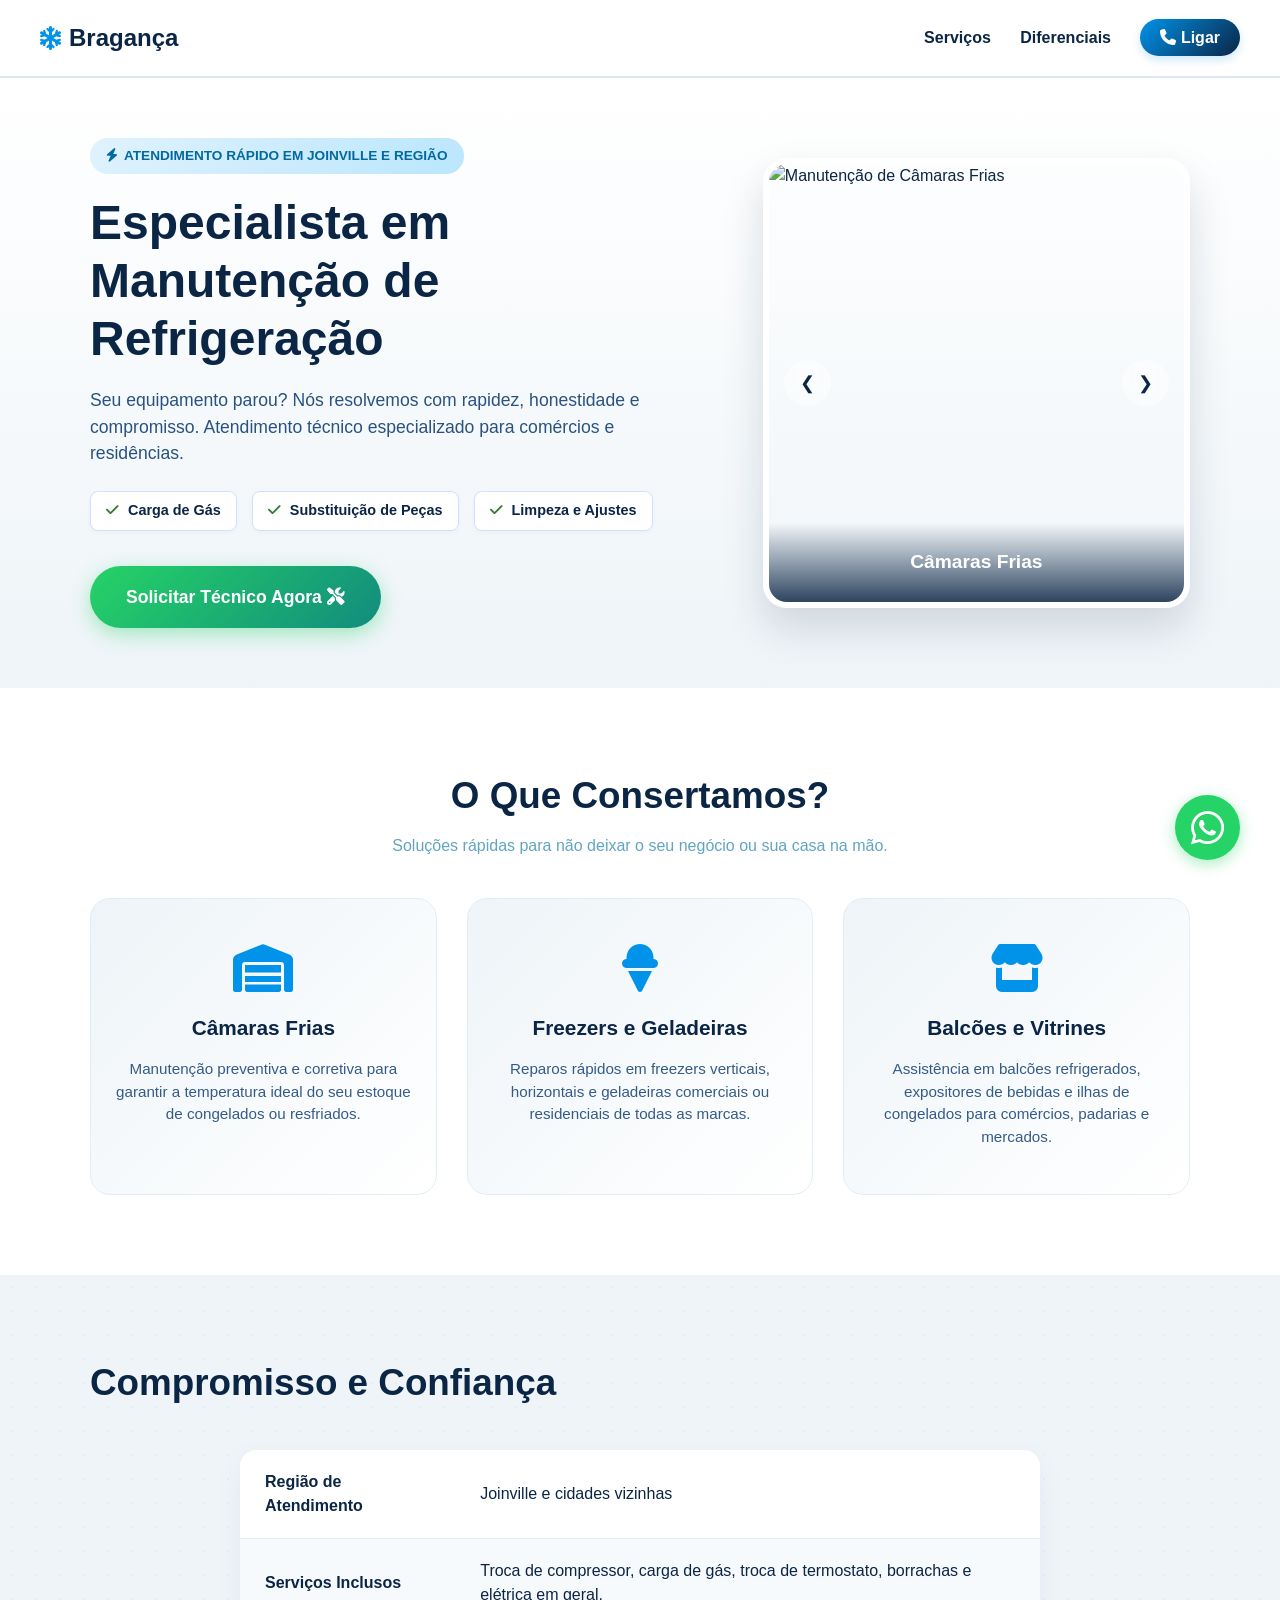
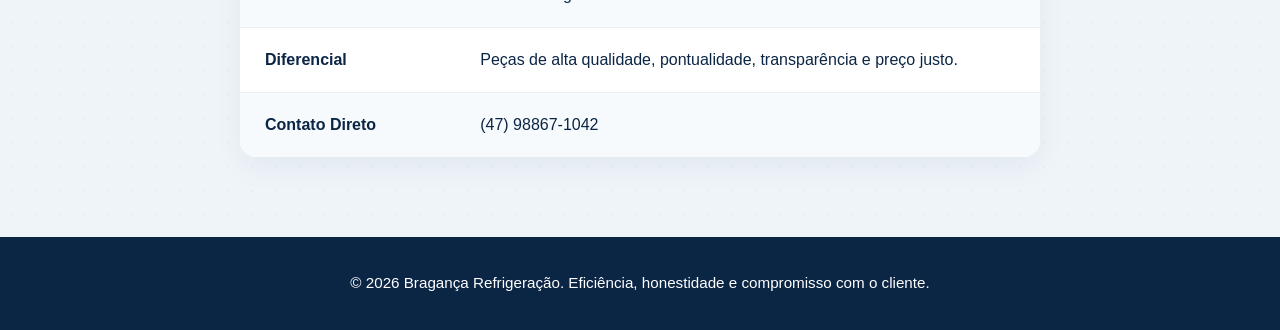
==== index.html @ 43b1d4ac "Consertando Botões" ====
<!DOCTYPE html>
<html lang="pt-BR">
<head>
    <meta charset="UTF-8">
    <meta name="viewport" content="width=device-width, initial-scale=1.0">
    <title>Bragança Refrigeração | Assistência Técnica Especializada</title>
    <link rel="stylesheet" href="style.css">
    <link rel="stylesheet" href="https://cdnjs.cloudflare.com/ajax/libs/font-awesome/6.4.0/css/all.min.css">
</head>
<body>

    <header class="navbar">
        <div class="logo"><i class="fa-solid fa-snowflake icone-gelo"></i> Bragança</div>
        <nav>
            <a href="#servicos">Serviços</a>
            <a href="#sobre">Diferenciais</a>
            <a href="tel:47988671042" class="btn-nav"><i class="fa-solid fa-phone"></i> Ligar</a>
        </nav>
    </header>

    <section class="hero">
        <div class="container hero-container">
            <div class="hero-text">
                <span class="tag"><i class="fa-solid fa-bolt"></i> Atendimento Rápido em Joinville e Região</span>
                <h1>Especialista em Manutenção de Refrigeração</h1>
                <p class="description">Seu equipamento parou? Nós resolvemos com rapidez, honestidade e compromisso. Atendimento técnico especializado para comércios e residências.</p>
                
                <div class="Destaques-lista">
                    <div class="item-destaque"><i class="fa-solid fa-check"></i> Carga de Gás</div>
                    <div class="item-destaque"><i class="fa-solid fa-check"></i> Substituição de Peças</div>
                    <div class="item-destaque"><i class="fa-solid fa-check"></i> Limpeza e Ajustes</div>
                </div>

                <a href="https://wa.me/5547988671042?text=Olá!+Gostaria+de+solicitar+uma+visita+técnica." target="_blank" class="btn-buy" id="comprar">Solicitar Técnico Agora <i class="fa-solid fa-screwdriver-wrench"></i></a>
            </div>
            
            <div class="hero-carousel">
                <div class="carousel-container">
                    <div class="carousel-slide active">
                        <img src="https://images.unsplash.com/photo-1581092921461-eab62e97a780?auto=format&fit=crop&q=80&w=600" alt="Manutenção de Câmaras Frias">
                        <div class="carousel-caption">Câmaras Frias</div>
                    </div>
                    <div class="carousel-slide">
                        <img src="https://images.unsplash.com/photo-1621905251189-08b45d6a269e?auto=format&fit=crop&q=80&w=600" alt="Reparo de Geladeiras Comerciais">
                        <div class="carousel-caption">Geladeiras Comerciais e Freezers</div>
                    </div>
                    <div class="carousel-slide">
                        <img src="https://images.unsplash.com/photo-1584622650111-993a426fbf0a?auto=format&fit=crop&q=80&w=600" alt="Conserto de Balcões Refrigerados">
                        <div class="carousel-caption">Balcões e Ilhas Refrigeradas</div>
                    </div>
                </div>
                <button class="carousel-btn prev" onclick="mudarSlide(-1)">&#10094;</button>
                <button class="carousel-btn next" onclick="mudarSlide(1)">&#10095;</button>
            </div>
        </div>
    </section>

    <section id="servicos" class="features">
        <div class="container">
            <h2>O Que Consertamos?</h2>
            <p style="color: var(--text-light); margin-bottom: 40px; margin-top: -30px;">Soluções rápidas para não deixar o seu negócio ou sua casa na mão.</p>
            <div class="grid-features">
                <div class="feature-card">
                    <i class="fa-solid fa-warehouse"></i>
                    <h3>Câmaras Frias</h3>
                    <p>Manutenção preventiva e corretiva para garantir a temperatura ideal do seu estoque de congelados ou resfriados.</p>
                </div>
                <div class="feature-card">
                    <i class="fa-solid fa-ice-cream"></i>
                    <h3>Freezers e Geladeiras</h3>
                    <p>Reparos rápidos em freezers verticais, horizontais e geladeiras comerciais ou residenciais de todas as marcas.</p>
                </div>
                <div class="feature-card">
                    <i class="fa-solid fa-store"></i>
                    <h3>Balcões e Vitrines</h3>
                    <p>Assistência em balcões refrigerados, expositores de bebidas e ilhas de congelados para comércios, padarias e mercados.</p>
                </div>
            </div>
        </div>
    </section>

    <section id="sobre" class="specs">
        <div class="container">
            <h2>Compromisso e Confiança</h2>
            <table class="specs-table">
                <tr>
                    <td><strong>Região de Atendimento</strong></td>
                    <td>Joinville e cidades vizinhas</td>
                </tr>
                <tr>
                    <td><strong>Serviços Inclusos</strong></td>
                    <td>Troca de compressor, carga de gás, troca de termostato, borrachas e elétrica em geral.</td>
                </tr>
                <tr>
                    <td><strong>Diferencial</strong></td>
                    <td>Peças de alta qualidade, pontualidade, transparência e preço justo.</td>
                </tr>
                <tr>
                    <td><strong>Contato Direto</strong></td>
                    <td>(47) 98867-1042</td>
                </tr>
            </table>
        </div>
    </section>

    <footer>
        <p>&copy; 2026 Bragança Refrigeração. Eficiência, honestidade e compromisso com o cliente.</p>
    </footer>

    <a href="https://wa.me/5547988671042?text=Olá!+Preciso+de+um+técnico+para+um+conserto+urgente." class="whatsapp-float" target="_blank" rel="noopener noreferrer">
        <i class="fa-brands fa-whatsapp"></i>
        <span class="tooltip-text">Problemas com frio? Fale conosco!</span>
    </a>

    <script>
        let slideIndex = 0;
        const slides = document.querySelectorAll('.carousel-slide');

        function mostrarSlide(index) {
            if (index >= slides.length) slideIndex = 0;
            if (index < 0) slideIndex = slides.length - 1;
            
            slides.forEach(slide => slide.classList.remove('active'));
            slides[slideIndex].classList.add('active');
        }

        function mudarSlide(passo) {
            slideIndex += passo;
            mostrarSlide(slideIndex);
        }

        // Troca automática a cada 4 segundos
        setInterval(() => {
            mudarSlide(1);
        }, 4000);
    </script>
</body>
</html>
---- style.css ----
/* --- Configurações Globais --- */
* {
    margin: 0;
    padding: 0;
    box-sizing: border-box;
    font-family: 'Segoe UI', Roboto, Helvetica, Arial, sans-serif;
}

:root {
    --primary-color: #0093e9; /* Azul Gelo Vibrante */
    --secondary-color: #80d0c7; /* Ciano Ártico */
    --dark-ice: #0b2545; /* Azul Escuro Profundo/Frio */
    --text-dark: #134074;
    --text-light: #61a5c2;
    --bg-light: #EEF4F8; /* Branco Nevado */
    --white: #ffffff;
}

html {
    scroll-behavior: smooth;
}

body {
    background-color: var(--white);
    color: var(--dark-ice);
    line-height: 1.5;
}

.container {
    max-width: 1140px;
    margin: 0 auto;
    padding: 0 20px;
}

/* --- Navbar --- */
.navbar {
    display: flex;
    justify-content: space-between;
    align-items: center;
    padding: 20px 40px;
    background-color: rgba(255, 255, 255, 0.85);
    backdrop-filter: blur(12px);
    position: sticky;
    top: 0;
    z-index: 100;
    border-bottom: 2px solid #dce9f4;
}

.navbar .logo {
    font-size: 1.5rem;
    font-weight: 800;
    color: var(--dark-ice);
    display: flex;
    align-items: center;
    gap: 8px;
}

.icone-gelo {
    color: var(--primary-color);
    animation: rodarGelo 10s linear infinite;
}

@keyframes rodarGelo {
    0% { transform: rotate(0deg); }
    100% { transform: rotate(360deg); }
}

.navbar nav a {
    text-decoration: none;
    color: var(--dark-ice);
    margin-left: 25px;
    font-weight: 600;
    transition: color 0.3s;
}

.navbar nav a:hover {
    color: var(--primary-color);
}

.navbar .btn-nav {
    background: linear-gradient(135deg, var(--primary-color), var(--dark-ice));
    color: var(--white) !important;
    padding: 10px 20px;
    border-radius: 20px;
    box-shadow: 0 4px 10px rgba(0, 147, 233, 0.2);
}

/* --- Seção Hero --- */
.hero {
    padding: 60px 0;
    background: linear-gradient(180deg, var(--white) 0%, var(--bg-light) 100%);
}

.hero-container {
    display: flex;
    align-items: center;
    justify-content: space-between;
    gap: 50px;
}

.hero-text {
    flex: 1.2;
}

.tag {
    background: linear-gradient(135deg, #e0f2fe, #bae6fd);
    color: #0369a1;
    padding: 8px 16px;
    border-radius: 20px;
    font-size: 0.85rem;
    font-weight: 700;
    text-transform: uppercase;
    display: inline-flex;
    align-items: center;
    gap: 6px;
}

.hero-text h1 {
    font-size: 3rem;
    line-height: 1.2;
    margin: 20px 0;
    font-weight: 800;
    color: var(--dark-ice);
}

.description {
    color: var(--text-dark);
    font-size: 1.1rem;
    margin-bottom: 25px;
    opacity: 0.9;
}

.Destaques-lista {
    display: flex;
    gap: 15px;
    margin-bottom: 35px;
    flex-wrap: wrap;
}

.item-destaque {
    background-color: var(--white);
    padding: 8px 15px;
    border-radius: 8px;
    font-weight: 600;
    font-size: 0.9rem;
    border: 1px solid #d0e1fd;
    box-shadow: 0 2px 5px rgba(0,0,0,0.03);
}

.item-destaque i {
    color: #2e7d32;
    margin-right: 5px;
}

.btn-buy {
    display: inline-block;
    text-decoration: none;
    background: linear-gradient(135deg, #25d366, #128c7e);
    color: var(--white);
    border: none;
    padding: 18px 36px;
    font-size: 1.1rem;
    font-weight: 700;
    border-radius: 35px;
    cursor: pointer;
    transition: transform 0.2s, box-shadow 0.3s;
    box-shadow: 0 6px 20px rgba(37, 211, 102, 0.4);
}

.btn-buy:hover {
    transform: translateY(-3px);
    box-shadow: 0 8px 25px rgba(37, 211, 102, 0.5);
}

/* --- Carrossel de Imagens --- */
.hero-carousel {
    flex: 0.8;
    position: relative;
    width: 100%;
    max-width: 450px;
    height: 450px;
    border-radius: 24px;
    overflow: hidden;
    box-shadow: 0 20px 40px rgba(11, 37, 69, 0.15);
    border: 6px solid var(--white);
}

.carousel-container {
    position: relative;
    width: 100%;
    height: 100%;
}

.carousel-slide {
    position: absolute;
    top: 0;
    left: 0;
    width: 100%;
    height: 100%;
    opacity: 0;
    transition: opacity 0.6s ease-in-out;
    display: flex;
    align-items: center;
    justify-content: center;
}

.carousel-slide.active {
    opacity: 1;
    position: relative;
}

.carousel-slide img {
    width: 100%;
    height: 100%;
    object-fit: cover;
}

.carousel-caption {
    position: absolute;
    bottom: 0;
    left: 0;
    right: 0;
    background: linear-gradient(transparent, rgba(11, 37, 69, 0.85));
    color: var(--white);
    padding: 25px 20px;
    font-size: 1.2rem;
    font-weight: 700;
    text-align: center;
}

.carousel-btn {
    position: absolute;
    top: 50%;
    transform: translateY(-50%);
    background-color: rgba(255, 255, 255, 0.4);
    backdrop-filter: blur(5px);
    border: none;
    color: var(--dark-ice);
    font-size: 18px;
    padding: 12px 16px;
    cursor: pointer;
    border-radius: 50%;
    transition: background-color 0.3s;
    z-index: 10;
}

.carousel-btn:hover {
    background-color: rgba(255, 255, 255, 0.8);
}

.carousel-btn.prev { left: 15px; }
.carousel-btn.next { right: 15px; }

/* --- Características / Serviços --- */
.features {
    padding: 80px 0;
    text-align: center;
    background: var(--white);
}

.features h2, .specs h2 {
    font-size: 2.3rem;
    margin-bottom: 40px;
    font-weight: 800;
    color: var(--dark-ice);
}

.grid-features {
    display: grid;
    grid-template-columns: repeat(auto-fit, minmax(280px, 1fr));
    gap: 30px;
}

.feature-card {
    padding: 45px 25px;
    background: linear-gradient(135deg, var(--bg-light), #ffffff);
    border-radius: 20px;
    border: 1px solid #e1eef6;
    transition: transform 0.3s, box-shadow 0.3s;
}

.feature-card:hover {
    transform: translateY(-8px);
    box-shadow: 0 15px 30px rgba(0, 147, 233, 0.08);
}

.feature-card i {
    font-size: 3rem;
    color: var(--primary-color);
    margin-bottom: 20px;
}

.feature-card h3 {
    margin-bottom: 15px;
    font-size: 1.3rem;
    color: var(--dark-ice);
}

.feature-card p {
    color: var(--text-dark);
    font-size: 0.95rem;
    opacity: 0.85;
}

/* --- Área de Dados / Tabela --- */
.specs {
    padding: 80px 0;
    background-color: var(--bg-light);
    background-image: radial-gradient(rgba(0, 147, 233, 0.05) 1px, transparent 0);
    background-size: 24px 24px;
}

.specs-table {
    width: 100%;
    max-width: 800px;
    margin: 0 auto;
    border-collapse: collapse;
    background: var(--white);
    border-radius: 16px;
    overflow: hidden;
    box-shadow: 0 10px 30px rgba(11, 37, 69, 0.05);
}

.specs-table td {
    padding: 20px 25px;
    border-bottom: 1px solid #e6eff5;
    color: var(--dark-ice);
}

.specs-table tr:last-child td {
    border-bottom: none;
}

.specs-table tr:nth-child(even) {
    background-color: #f7fafc;
}

/* --- Rodapé --- */
footer {
    background-color: var(--dark-ice);
    color: var(--white);
    text-align: center;
    padding: 35px 20px;
    font-size: 0.95rem;
    font-weight: 500;
}

/* --- WhatsApp Botão Flutuante --- */
.whatsapp-float {
    position: fixed;
    width: 65px;
    height: 65px;
    bottom: 40px;
    right: 40px;
    background-color: #25d366;
    color: #fff;
    border-radius: 50px;
    text-align: center;
    font-size: 38px;
    box-shadow: 0 4px 15px rgba(37, 211, 102, 0.4);
    z-index: 1000;
    display: flex;
    align-items: center;
    justify-content: center;
    text-decoration: none;
    transition: transform 0.3s, background-color 0.3s;
}

.whatsapp-float:hover {
    transform: scale(1.1) rotate(10deg);
    background-color: #128c7e;
}

.whatsapp-float .tooltip-text {
    visibility: hidden;
    width: 200px;
    background-color: var(--dark-ice);
    color: #fff;
    text-align: center;
    border-radius: 8px;
    padding: 10px;
    position: absolute;
    z-index: 1;
    right: 80px;
    font-size: 0.85rem;
    font-weight: 600;
    opacity: 0;
    transition: opacity 0.3s;
    box-shadow: 0 4px 10px rgba(0,0,0,0.15);
}

.whatsapp-float .tooltip-text::after {
    content: "";
    position: absolute;
    top: 50%;
    left: 100%;
    margin-top: -5px;
    border-width: 5px;
    border-style: solid;
    border-color: transparent transparent transparent var(--dark-ice);
}

.whatsapp-float:hover .tooltip-text {
    visibility: visible;
    opacity: 1;
}

/* --- Responsividade (Celular e Tablets) --- */
@media (max-width: 968px) {
    .hero-container {
        flex-direction: column;
        text-align: center;
        gap: 35px;
    }

    .hero-text h1 {
        font-size: 2.3rem;
    }

    .Destaques-lista {
        justify-content: center;
    }

    .hero-carousel {
        max-width: 100%;
        height: 350px;
    }
}

/* --- Ajuste de Responsividade Limpo para Celular --- */
@media (max-width: 768px) {
    .navbar {
        padding: 15px 10px;
        flex-direction: row; /* Mantém logo e menu na mesma linha horizontal */
        justify-content: space-between;
        gap: 5px;
    }

    .navbar .logo {
        font-size: 1.1rem;
        font-weight: 700;
    }

    .navbar nav {
        display: flex;
        align-items: center;
        gap: 6px; /* Espaçamento ideal para telas pequenas */
    }

    /* Links de navegação compactos */
    .navbar nav a:not(.btn-nav) {
        display: inline-block;
        margin-left: 0;
        font-size: 0.75rem;
        padding: 6px 8px;
        background-color: #f0f4f8;
        border-radius: 6px;
        color: var(--dark-ice);
        text-decoration: none;
    }

    /* Botão de Chamada Telefônica em Destaque */
    .navbar .btn-nav {
        padding: 6px 12px;
        font-size: 0.75rem;
        border-radius: 6px;
        white-space: nowrap;
        background: linear-gradient(135deg, var(--primary-color), var(--dark-ice));
        color: var(--white) !important;
    }

    /* Otimização do Espaço do Carrossel no Mobile */
    .hero-carousel {
        max-width: 100%;
        height: 300px;
    }

    /* Ajuste fino do botão flutuante do WhatsApp */
    .whatsapp-float {
        width: 50px;
        height: 50px;
        bottom: 20px;
        right: 20px;
        font-size: 28px;
    }
    
    .whatsapp-float .tooltip-text {
        display: none;
    }
}
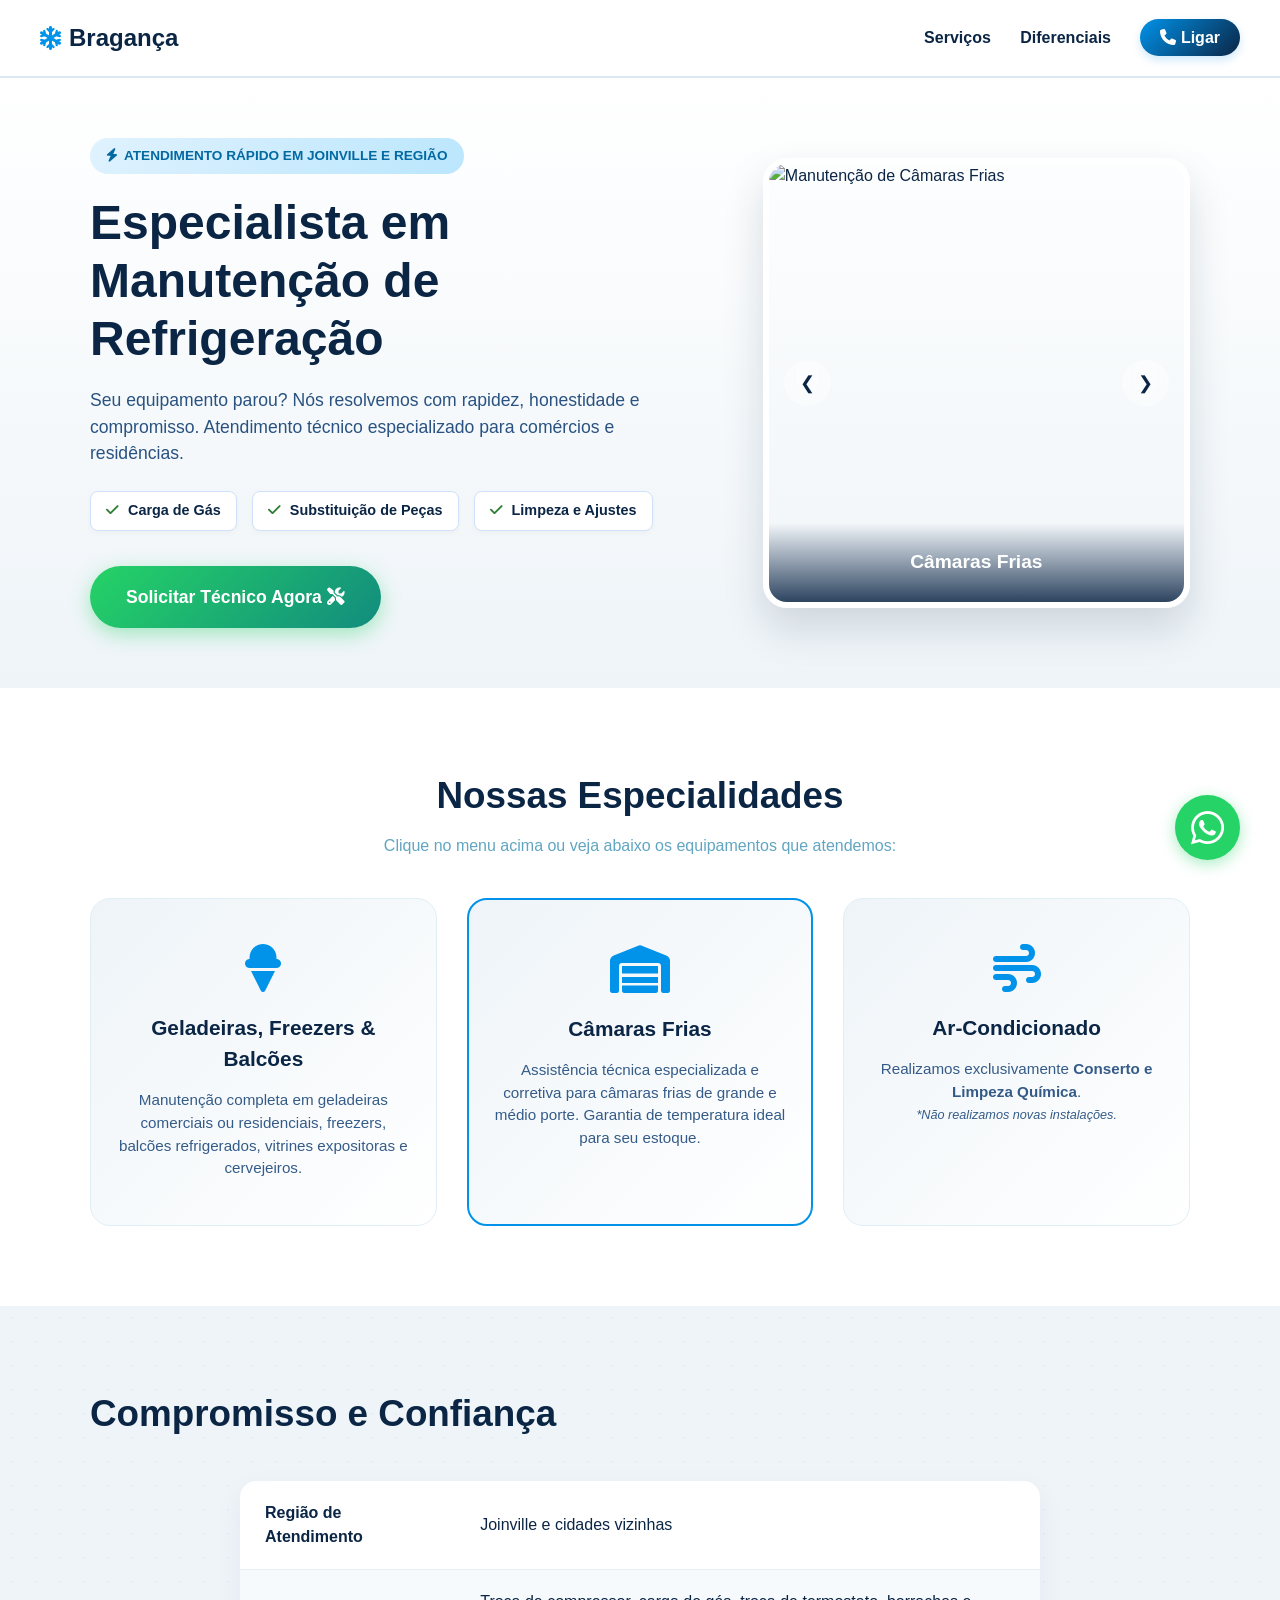
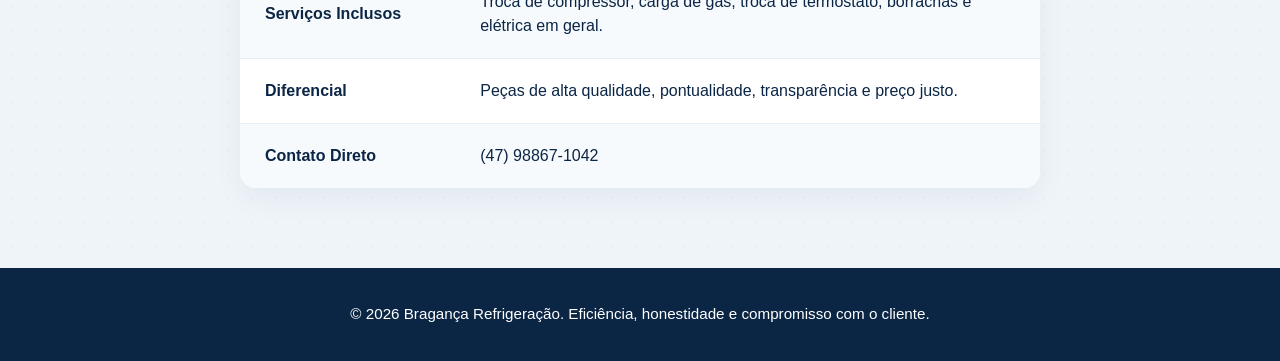
==== commit 5db6444a: "Consertando imagens" ====
--- a/index.html
+++ b/index.html
@@ -57,23 +57,26 @@
 
     <section id="servicos" class="features">
         <div class="container">
-            <h2>O Que Consertamos?</h2>
-            <p style="color: var(--text-light); margin-bottom: 40px; margin-top: -30px;">Soluções rápidas para não deixar o seu negócio ou sua casa na mão.</p>
+            <h2>Nossas Especialidades</h2>
+            <p style="color: var(--text-light); margin-bottom: 40px; margin-top: -30px;">Clique no menu acima ou veja abaixo os equipamentos que atendemos:</p>
+            
             <div class="grid-features">
-                <div class="feature-card">
+                <div class="feature-card" id="geladeiras">
+                    <i class="fa-solid fa-ice-cream"></i>
+                    <h3>Geladeiras, Freezers & Balcões</h3>
+                    <p>Manutenção completa em geladeiras comerciais ou residenciais, freezers, balcões refrigerados, vitrines expositoras e cervejeiros.</p>
+                </div>
+
+                <div class="feature-card" id="camaras" style="border: 2px solid var(--primary-color);">
                     <i class="fa-solid fa-warehouse"></i>
                     <h3>Câmaras Frias</h3>
-                    <p>Manutenção preventiva e corretiva para garantir a temperatura ideal do seu estoque de congelados ou resfriados.</p>
+                    <p>Assistência técnica especializada e corretiva para câmaras frias de grande e médio porte. Garantia de temperatura ideal para seu estoque.</p>
                 </div>
-                <div class="feature-card">
-                    <i class="fa-solid fa-ice-cream"></i>
-                    <h3>Freezers e Geladeiras</h3>
-                    <p>Reparos rápidos em freezers verticais, horizontais e geladeiras comerciais ou residenciais de todas as marcas.</p>
-                </div>
-                <div class="feature-card">
-                    <i class="fa-solid fa-store"></i>
-                    <h3>Balcões e Vitrines</h3>
-                    <p>Assistência em balcões refrigerados, expositores de bebidas e ilhas de congelados para comércios, padarias e mercados.</p>
+
+                <div class="feature-card" id="Climatizacao">
+                    <i class="fa-solid fa-wind"></i>
+                    <h3>Ar-Condicionado</h3>
+                    <p>Realizamos exclusivamente <strong>Conserto e Limpeza Química</strong>. <br><small><em>*Não realizamos novas instalações.</em></small></p>
                 </div>
             </div>
         </div>
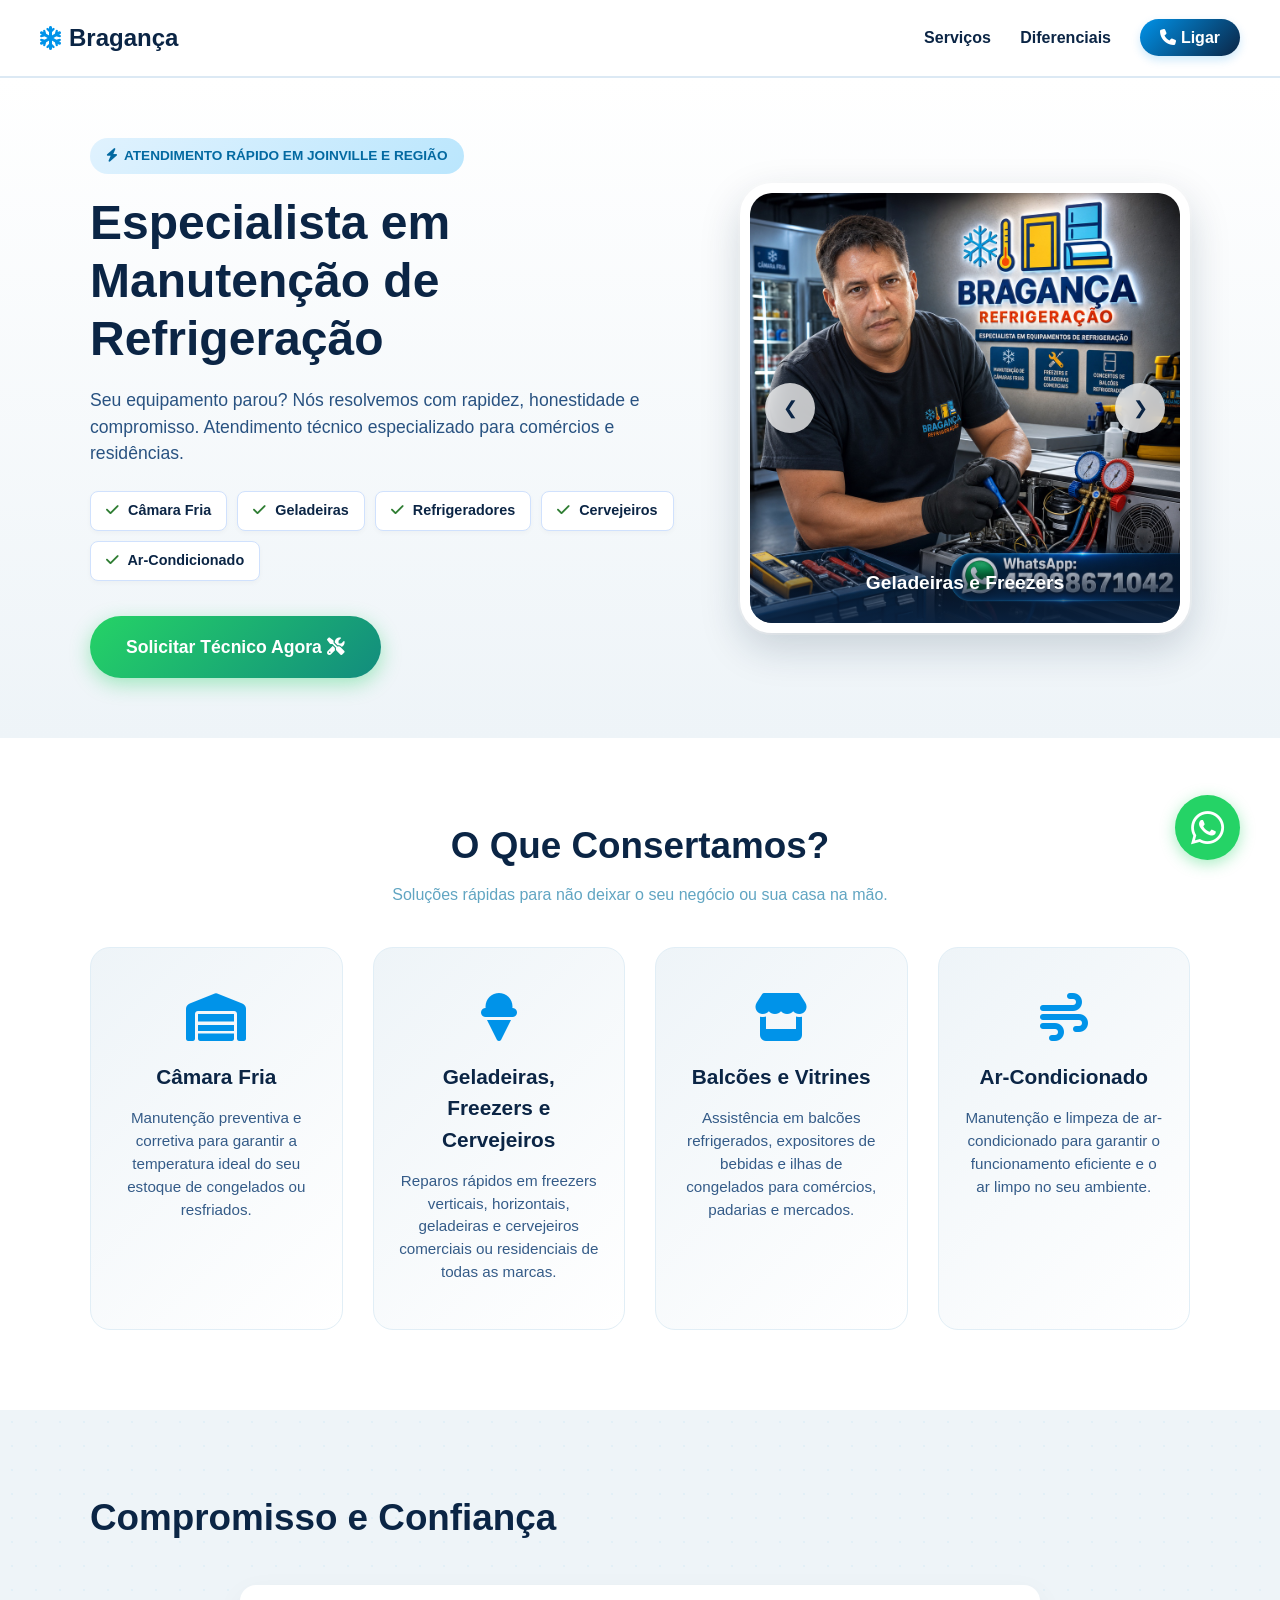
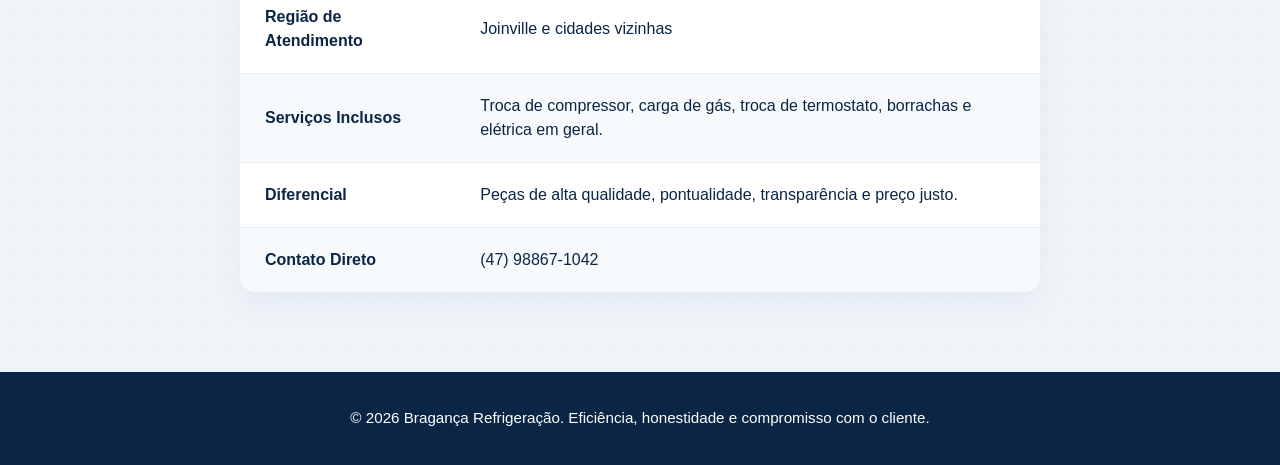
==== commit 72e626f4: "Finalização prenntiva" ====
--- a/index.html
+++ b/index.html
@@ -24,29 +24,31 @@
                 <span class="tag"><i class="fa-solid fa-bolt"></i> Atendimento Rápido em Joinville e Região</span>
                 <h1>Especialista em Manutenção de Refrigeração</h1>
                 <p class="description">Seu equipamento parou? Nós resolvemos com rapidez, honestidade e compromisso. Atendimento técnico especializado para comércios e residências.</p>
-                
+
                 <div class="Destaques-lista">
-                    <div class="item-destaque"><i class="fa-solid fa-check"></i> Carga de Gás</div>
-                    <div class="item-destaque"><i class="fa-solid fa-check"></i> Substituição de Peças</div>
-                    <div class="item-destaque"><i class="fa-solid fa-check"></i> Limpeza e Ajustes</div>
+                    <div class="item-destaque"><i class="fa-solid fa-check"></i> Câmara Fria</div>
+                    <div class="item-destaque"><i class="fa-solid fa-check"></i> Geladeiras</div>
+                    <div class="item-destaque"><i class="fa-solid fa-check"></i> Refrigeradores</div>
+                    <div class="item-destaque"><i class="fa-solid fa-check"></i> Cervejeiros</div>
+                    <div class="item-destaque"><i class="fa-solid fa-check"></i> Ar-Condicionado</div>
                 </div>
 
                 <a href="https://wa.me/5547988671042?text=Olá!+Gostaria+de+solicitar+uma+visita+técnica." target="_blank" class="btn-buy" id="comprar">Solicitar Técnico Agora <i class="fa-solid fa-screwdriver-wrench"></i></a>
             </div>
-            
+
             <div class="hero-carousel">
                 <div class="carousel-container">
                     <div class="carousel-slide active">
-                        <img src="https://images.unsplash.com/photo-1581092921461-eab62e97a780?auto=format&fit=crop&q=80&w=600" alt="Manutenção de Câmaras Frias">
-                        <div class="carousel-caption">Câmaras Frias</div>
+                        <img src="WhatsApp Image 2026-05-25 at 09.32.49.jpeg" alt="Manutenção de Câmaras Frias">
+                        <div class="carousel-caption">Geladeiras e Freezers</div>
                     </div>
                     <div class="carousel-slide">
-                        <img src="https://images.unsplash.com/photo-1621905251189-08b45d6a269e?auto=format&fit=crop&q=80&w=600" alt="Reparo de Geladeiras Comerciais">
-                        <div class="carousel-caption">Geladeiras Comerciais e Freezers</div>
+                        <img src="rs=w_1240,h_620,cg_true.webp" alt="Reparo de Geladeiras Comerciais">
+                        <div class="carousel-caption">Conserto de ar Ar Condicionado</div>
                     </div>
                     <div class="carousel-slide">
-                        <img src="https://images.unsplash.com/photo-1584622650111-993a426fbf0a?auto=format&fit=crop&q=80&w=600" alt="Conserto de Balcões Refrigerados">
-                        <div class="carousel-caption">Balcões e Ilhas Refrigeradas</div>
+                        <img src="Camera fria.png" alt="Conserto de Balcões Refrigerados">
+                        <div class="carousel-caption">Câmaras Frias ,Balcões e Ilhas Refrigeradas</div>
                     </div>
                 </div>
                 <button class="carousel-btn prev" onclick="mudarSlide(-1)">&#10094;</button>
@@ -57,27 +59,34 @@
 
     <section id="servicos" class="features">
         <div class="container">
-            <h2>Nossas Especialidades</h2>
-            <p style="color: var(--text-light); margin-bottom: 40px; margin-top: -30px;">Clique no menu acima ou veja abaixo os equipamentos que atendemos:</p>
-            
+            <h2>O Que Consertamos?</h2>
+            <p style="color: var(--text-light); margin-bottom: 40px; margin-top: -30px;">Soluções rápidas para não deixar o seu negócio ou sua casa na mão.</p>
             <div class="grid-features">
-                <div class="feature-card" id="geladeiras">
-                    <i class="fa-solid fa-ice-cream"></i>
-                    <h3>Geladeiras, Freezers & Balcões</h3>
-                    <p>Manutenção completa em geladeiras comerciais ou residenciais, freezers, balcões refrigerados, vitrines expositoras e cervejeiros.</p>
+
+                <div class="feature-card">
+                    <i class="fa-solid fa-warehouse"></i>
+                    <h3>Câmara Fria</h3>
+                    <p>Manutenção preventiva e corretiva para garantir a temperatura ideal do seu estoque de congelados ou resfriados.</p>
                 </div>
 
-                <div class="feature-card" id="camaras" style="border: 2px solid var(--primary-color);">
-                    <i class="fa-solid fa-warehouse"></i>
-                    <h3>Câmaras Frias</h3>
-                    <p>Assistência técnica especializada e corretiva para câmaras frias de grande e médio porte. Garantia de temperatura ideal para seu estoque.</p>
+                <div class="feature-card">
+                    <i class="fa-solid fa-ice-cream"></i>
+                    <h3>Geladeiras, Freezers e Cervejeiros</h3>
+                    <p>Reparos rápidos em freezers verticais, horizontais, geladeiras e cervejeiros comerciais ou residenciais de todas as marcas.</p>
                 </div>
 
-                <div class="feature-card" id="Climatizacao">
+                <div class="feature-card">
+                    <i class="fa-solid fa-store"></i>
+                    <h3>Balcões e Vitrines</h3>
+                    <p>Assistência em balcões refrigerados, expositores de bebidas e ilhas de congelados para comércios, padarias e mercados.</p>
+                </div>
+
+                <div class="feature-card">
                     <i class="fa-solid fa-wind"></i>
                     <h3>Ar-Condicionado</h3>
-                    <p>Realizamos exclusivamente <strong>Conserto e Limpeza Química</strong>. <br><small><em>*Não realizamos novas instalações.</em></small></p>
+                    <p>Manutenção e limpeza de ar-condicionado para garantir o funcionamento eficiente e o ar limpo no seu ambiente.</p>
                 </div>
+
             </div>
         </div>
     </section>
@@ -118,11 +127,11 @@
     <script>
         let slideIndex = 0;
         const slides = document.querySelectorAll('.carousel-slide');
+        let autoplay;
 
         function mostrarSlide(index) {
             if (index >= slides.length) slideIndex = 0;
             if (index < 0) slideIndex = slides.length - 1;
-            
             slides.forEach(slide => slide.classList.remove('active'));
             slides[slideIndex].classList.add('active');
         }
@@ -130,12 +139,13 @@
         function mudarSlide(passo) {
             slideIndex += passo;
             mostrarSlide(slideIndex);
+            // Reinicia o timer ao clicar, evitando pular dois slides seguidos
+            clearInterval(autoplay);
+            autoplay = setInterval(() => { mudarSlide(1); }, 4000);
         }
 
-        // Troca automática a cada 4 segundos
-        setInterval(() => {
-            mudarSlide(1);
-        }, 4000);
+        autoplay = setInterval(() => { mudarSlide(1); }, 4000);
     </script>
+
 </body>
 </html>
--- a/style.css
+++ b/style.css
@@ -7,18 +7,16 @@
 }
 
 :root {
-    --primary-color: #0093e9; /* Azul Gelo Vibrante */
-    --secondary-color: #80d0c7; /* Ciano Ártico */
-    --dark-ice: #0b2545; /* Azul Escuro Profundo/Frio */
+    --primary-color: #0093e9;
+    --secondary-color: #80d0c7;
+    --dark-ice: #0b2545;
     --text-dark: #134074;
     --text-light: #61a5c2;
-    --bg-light: #EEF4F8; /* Branco Nevado */
+    --bg-light: #EEF4F8;
     --white: #ffffff;
 }
 
-html {
-    scroll-behavior: smooth;
-}
+html { scroll-behavior: smooth; }
 
 body {
     background-color: var(--white);
@@ -42,7 +40,7 @@
     backdrop-filter: blur(12px);
     position: sticky;
     top: 0;
-    z-index: 100;
+    z-index: 100; /* navbar sempre na frente */
     border-bottom: 2px solid #dce9f4;
 }
 
@@ -73,9 +71,7 @@
     transition: color 0.3s;
 }
 
-.navbar nav a:hover {
-    color: var(--primary-color);
-}
+.navbar nav a:hover { color: var(--primary-color); }
 
 .navbar .btn-nav {
     background: linear-gradient(135deg, var(--primary-color), var(--dark-ice));
@@ -98,9 +94,7 @@
     gap: 50px;
 }
 
-.hero-text {
-    flex: 1.2;
-}
+.hero-text { flex: 1.2; }
 
 .tag {
     background: linear-gradient(135deg, #e0f2fe, #bae6fd);
@@ -132,7 +126,7 @@
 
 .Destaques-lista {
     display: flex;
-    gap: 15px;
+    gap: 10px;
     margin-bottom: 35px;
     flex-wrap: wrap;
 }
@@ -173,16 +167,25 @@
 }
 
 /* --- Carrossel de Imagens --- */
+/* --- CARROSSEL DE IMAGENS --- */
+
 .hero-carousel {
-    flex: 0.8;
     position: relative;
     width: 100%;
-    max-width: 450px;
+    max-width: 520px;
     height: 450px;
-    border-radius: 24px;
+    margin: 0 auto;
+
+    /* visual premium */
+    border-radius: 32px;
+    border: 10px solid #ffffff;
+
     overflow: hidden;
-    box-shadow: 0 20px 40px rgba(11, 37, 69, 0.15);
-    border: 6px solid var(--white);
+    background: #ffffff;
+
+    box-shadow:
+        0 15px 40px rgba(11, 37, 69, 0.18),
+        0 0 0 2px rgba(255,255,255,0.7);
 }
 
 .carousel-container {
@@ -193,26 +196,23 @@
 
 .carousel-slide {
     position: absolute;
-    top: 0;
-    left: 0;
-    width: 100%;
-    height: 100%;
+    inset: 0;
     opacity: 0;
-    transition: opacity 0.6s ease-in-out;
-    display: flex;
-    align-items: center;
-    justify-content: center;
+    transition: opacity 0.5s ease;
 }
 
 .carousel-slide.active {
     opacity: 1;
-    position: relative;
+    z-index: 1;
 }
 
 .carousel-slide img {
     width: 100%;
     height: 100%;
     object-fit: cover;
+
+    /* borda interna */
+    border-radius: 20px;
 }
 
 .carousel-caption {
@@ -220,36 +220,113 @@
     bottom: 0;
     left: 0;
     right: 0;
-    background: linear-gradient(transparent, rgba(11, 37, 69, 0.85));
+
+    background: linear-gradient(
+        transparent,
+        rgba(11, 37, 69, 0.88)
+    );
+
     color: var(--white);
     padding: 25px 20px;
+
     font-size: 1.2rem;
     font-weight: 700;
     text-align: center;
+
+    z-index: 3;
 }
 
 .carousel-btn {
     position: absolute;
     top: 50%;
     transform: translateY(-50%);
-    background-color: rgba(255, 255, 255, 0.4);
-    backdrop-filter: blur(5px);
+
+    background: rgba(255,255,255,0.75);
+    backdrop-filter: blur(8px);
+
     border: none;
     color: var(--dark-ice);
+
+    width: 50px;
+    height: 50px;
+
+    border-radius: 50%;
+
     font-size: 18px;
-    padding: 12px 16px;
     cursor: pointer;
-    border-radius: 50%;
-    transition: background-color 0.3s;
-    z-index: 10;
+
+    transition: 0.3s;
+    z-index: 5;
 }
 
 .carousel-btn:hover {
-    background-color: rgba(255, 255, 255, 0.8);
-}
-
-.carousel-btn.prev { left: 15px; }
-.carousel-btn.next { right: 15px; }
+    background: rgba(255,255,255,0.95);
+    transform: translateY(-50%) scale(1.08);
+}
+
+.carousel-btn.prev {
+    left: 15px;
+}
+
+.carousel-btn.next {
+    right: 15px;
+}
+
+/* --- RESPONSIVIDADE --- */
+
+@media (max-width: 968px) {
+
+    .hero-container {
+        flex-direction: column;
+        text-align: center;
+        gap: 35px;
+    }
+
+    .hero-text h1 {
+        font-size: 2.3rem;
+    }
+
+    .Destaques-lista {
+        justify-content: center;
+    }
+
+    .hero-carousel {
+        max-width: 100%;
+        height: 350px;
+    }
+}
+
+@media (max-width: 768px) {
+
+    .hero-carousel {
+
+        width: 100%;
+        max-width: 100%;
+        height: 260px;
+
+        border-radius: 24px;
+        border: 6px solid #ffffff;
+
+        box-shadow:
+            0 10px 25px rgba(11, 37, 69, 0.15),
+            0 0 0 2px rgba(255,255,255,0.6);
+    }
+
+    .carousel-slide img {
+        border-radius: 16px;
+    }
+
+    .carousel-caption {
+        font-size: 1rem;
+        padding: 18px 12px;
+    }
+
+    .carousel-btn {
+        width: 42px;
+        height: 42px;
+        font-size: 15px;
+    }
+}
 
 /* --- Características / Serviços --- */
 .features {
@@ -267,7 +344,7 @@
 
 .grid-features {
     display: grid;
-    grid-template-columns: repeat(auto-fit, minmax(280px, 1fr));
+    grid-template-columns: repeat(auto-fit, minmax(250px, 1fr));
     gap: 30px;
 }
 
@@ -302,7 +379,7 @@
     opacity: 0.85;
 }
 
-/* --- Área de Dados / Tabela --- */
+/* --- Tabela de Diferenciais --- */
 .specs {
     padding: 80px 0;
     background-color: var(--bg-light);
@@ -327,13 +404,8 @@
     color: var(--dark-ice);
 }
 
-.specs-table tr:last-child td {
-    border-bottom: none;
-}
-
-.specs-table tr:nth-child(even) {
-    background-color: #f7fafc;
-}
+.specs-table tr:last-child td { border-bottom: none; }
+.specs-table tr:nth-child(even) { background-color: #f7fafc; }
 
 /* --- Rodapé --- */
 footer {
@@ -405,7 +477,7 @@
     opacity: 1;
 }
 
-/* --- Responsividade (Celular e Tablets) --- */
+/* --- Responsividade --- */
 @media (max-width: 968px) {
     .hero-container {
         flex-direction: column;
@@ -413,25 +485,20 @@
         gap: 35px;
     }
 
-    .hero-text h1 {
-        font-size: 2.3rem;
-    }
-
-    .Destaques-lista {
-        justify-content: center;
-    }
+    .hero-text h1 { font-size: 2.3rem; }
+    .Destaques-lista { justify-content: center; }
 
     .hero-carousel {
         max-width: 100%;
         height: 350px;
-    }
-}
-
-/* --- Ajuste de Responsividade Limpo para Celular --- */
+        flex-shrink: unset;
+    }
+}
+
 @media (max-width: 768px) {
     .navbar {
         padding: 15px 10px;
-        flex-direction: row; /* Mantém logo e menu na mesma linha horizontal */
+        flex-direction: row;
         justify-content: space-between;
         gap: 5px;
     }
@@ -444,10 +511,9 @@
     .navbar nav {
         display: flex;
         align-items: center;
-        gap: 6px; /* Espaçamento ideal para telas pequenas */
-    }
-
-    /* Links de navegação compactos */
+        gap: 6px;
+    }
+
     .navbar nav a:not(.btn-nav) {
         display: inline-block;
         margin-left: 0;
@@ -459,7 +525,6 @@
         text-decoration: none;
     }
 
-    /* Botão de Chamada Telefônica em Destaque */
     .navbar .btn-nav {
         padding: 6px 12px;
         font-size: 0.75rem;
@@ -469,13 +534,11 @@
         color: var(--white) !important;
     }
 
-    /* Otimização do Espaço do Carrossel no Mobile */
     .hero-carousel {
         max-width: 100%;
         height: 300px;
     }
 
-    /* Ajuste fino do botão flutuante do WhatsApp */
     .whatsapp-float {
         width: 50px;
         height: 50px;
@@ -483,8 +546,42 @@
         right: 20px;
         font-size: 28px;
     }
-    
-    .whatsapp-float .tooltip-text {
-        display: none;
-    }
-}+
+    .whatsapp-float .tooltip-text { display: none; }
+}
+
+/* ===== CORREÇÃO DO CARROSSEL MOBILE ===== */
+
+.hero-carousel {
+    position: relative;
+    width: 100%;
+    max-width: 450px;
+    height: 450px;
+    margin: 0 auto;
+    overflow: hidden;
+}
+
+.carousel-container {
+    position: relative;
+    width: 100%;
+    height: 100%;
+}
+
+.carousel-slide {
+    position: absolute;
+    inset: 0;
+    opacity: 0;
+    transition: opacity 0.5s ease;
+}
+
+.carousel-slide.active {
+    opacity: 1;
+    z-index: 1;
+}
+
+.carousel-slide img {
+    width: 100%;
+    height: 100%;
+    object-fit: cover;
+}
+
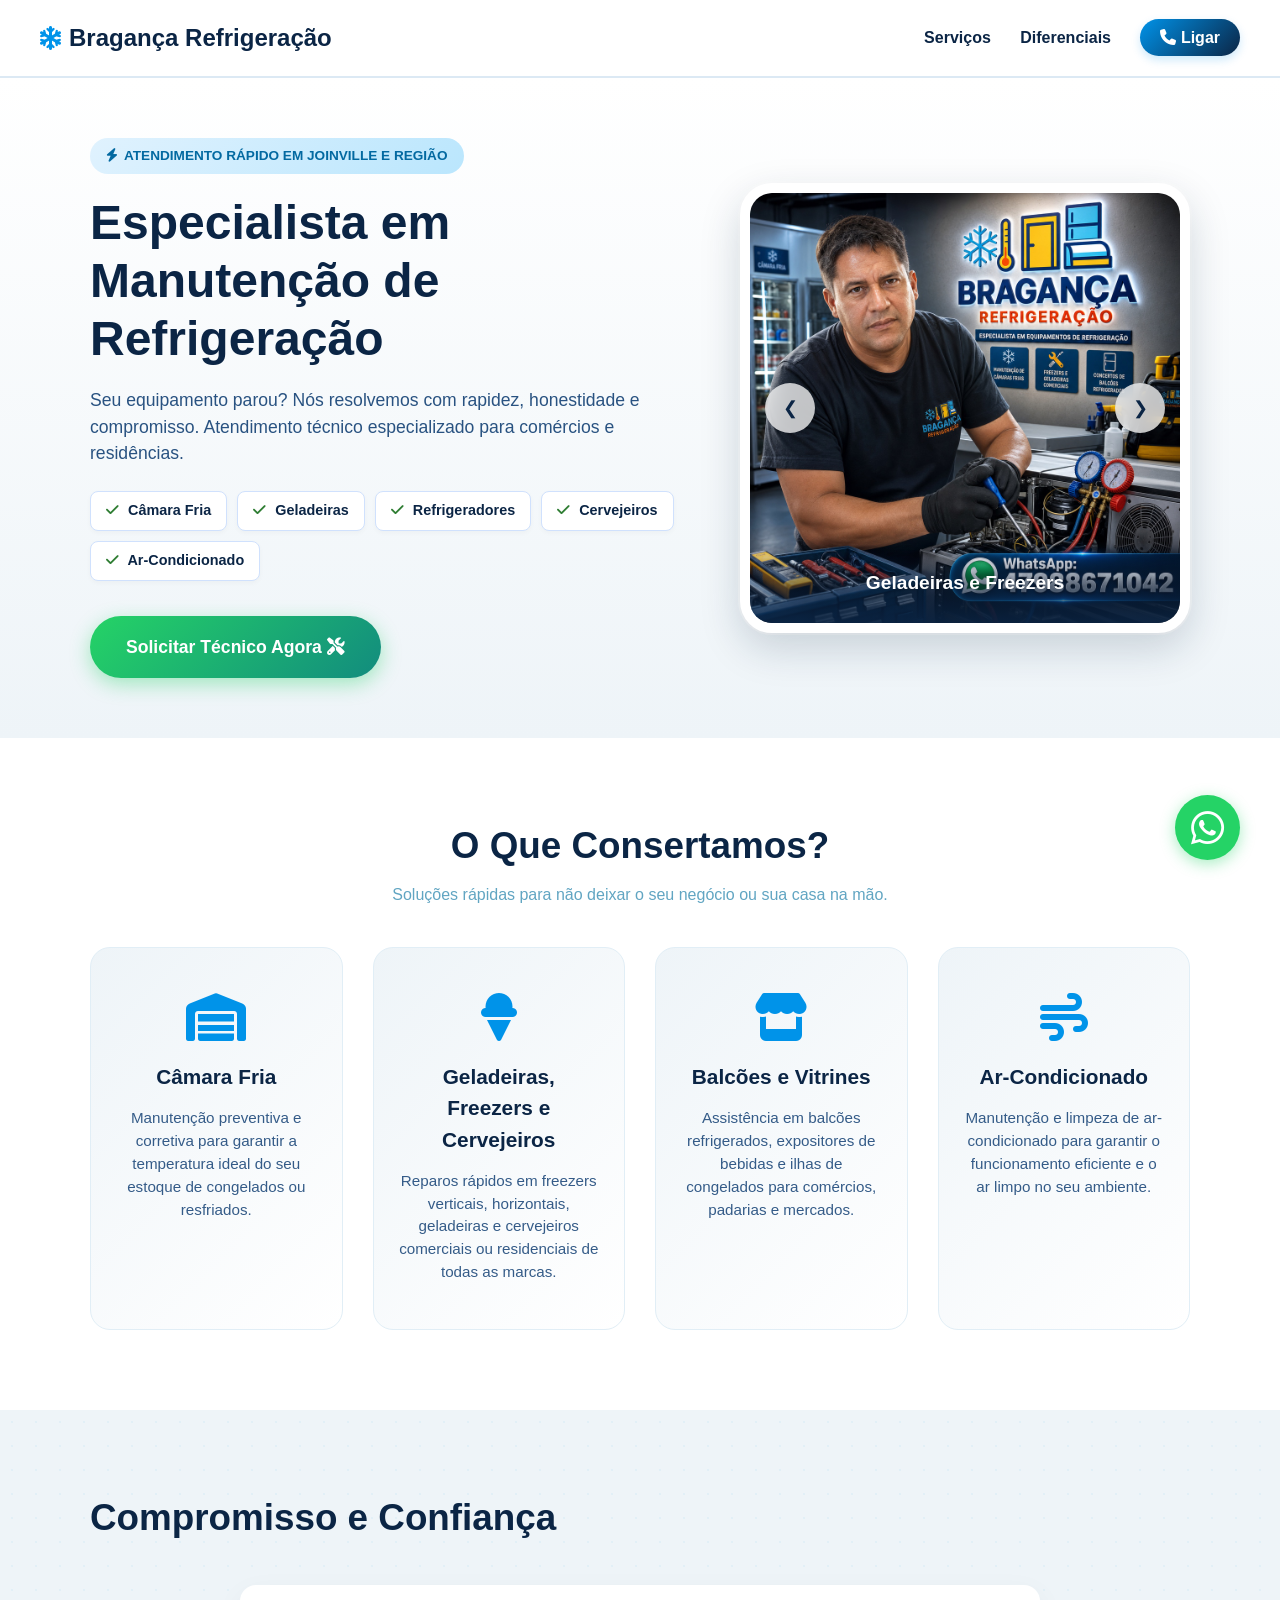
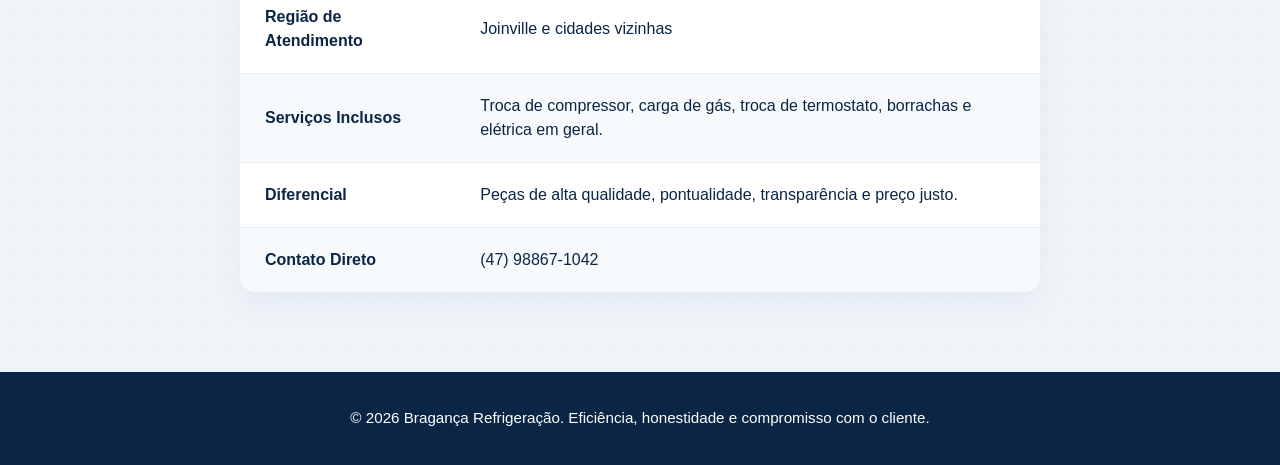
==== commit da66b45a: "Nome" ====
--- a/index.html
+++ b/index.html
@@ -10,13 +10,15 @@
 <body>
 
     <header class="navbar">
-        <div class="logo"><i class="fa-solid fa-snowflake icone-gelo"></i> Bragança</div>
-        <nav>
-            <a href="#servicos">Serviços</a>
-            <a href="#sobre">Diferenciais</a>
-            <a href="tel:47988671042" class="btn-nav"><i class="fa-solid fa-phone"></i> Ligar</a>
-        </nav>
-    </header>
+    <div class="logo"><i class="fa-solid fa-snowflake icone-gelo"></i> Bragança Refrigeração</div>
+    <nav>
+        <a href="#servicos">Serviços</a>
+        <a href="#sobre">Diferenciais</a>
+        <a href="https://wa.me/5547988671042?text=Olá!+Gostaria+de+solicitar+um+orçamento." target="_blank" rel="noopener noreferrer" class="btn-nav">
+            <i class="fa-solid fa-phone"></i> Ligar
+        </a>
+    </nav>
+</header>
 
     <section class="hero">
         <div class="container hero-container">
@@ -33,7 +35,7 @@
                     <div class="item-destaque"><i class="fa-solid fa-check"></i> Ar-Condicionado</div>
                 </div>
 
-                <a href="https://wa.me/5547988671042?text=Olá!+Gostaria+de+solicitar+uma+visita+técnica." target="_blank" class="btn-buy" id="comprar">Solicitar Técnico Agora <i class="fa-solid fa-screwdriver-wrench"></i></a>
+                <a href="https://wa.me/5547988671042?text=Olá!+Gostaria+de+solicitar+um+orçamento." target="_blank" class="btn-buy" id="comprar">Solicitar Técnico Agora <i class="fa-solid fa-screwdriver-wrench"></i></a>
             </div>
 
             <div class="hero-carousel">
@@ -119,7 +121,7 @@
         <p>&copy; 2026 Bragança Refrigeração. Eficiência, honestidade e compromisso com o cliente.</p>
     </footer>
 
-    <a href="https://wa.me/5547988671042?text=Olá!+Preciso+de+um+técnico+para+um+conserto+urgente." class="whatsapp-float" target="_blank" rel="noopener noreferrer">
+    <a href=https://wa.me/5547988671042?text=Olá!+Gostaria+de+solicitar+um+orçamento. class="whatsapp-float" target="_blank" rel="noopener noreferrer">
         <i class="fa-brands fa-whatsapp"></i>
         <span class="tooltip-text">Problemas com frio? Fale conosco!</span>
     </a>
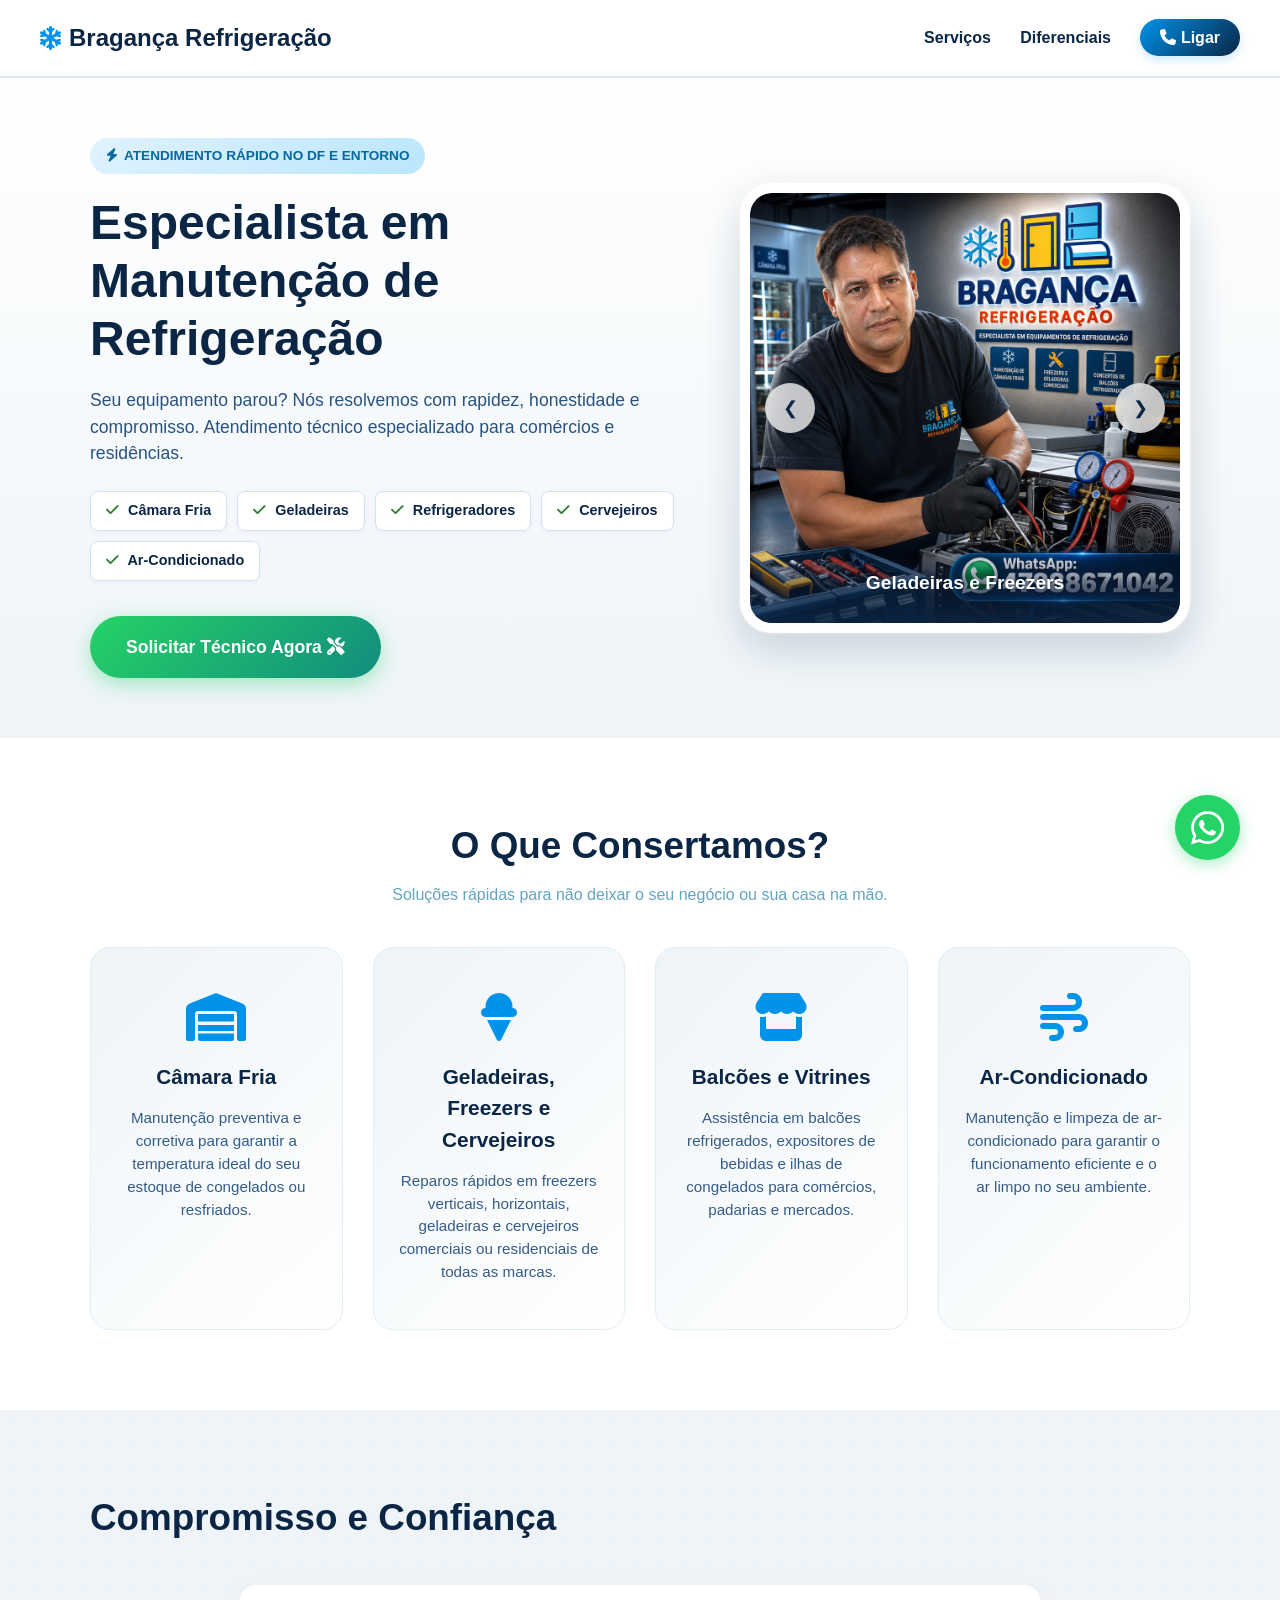
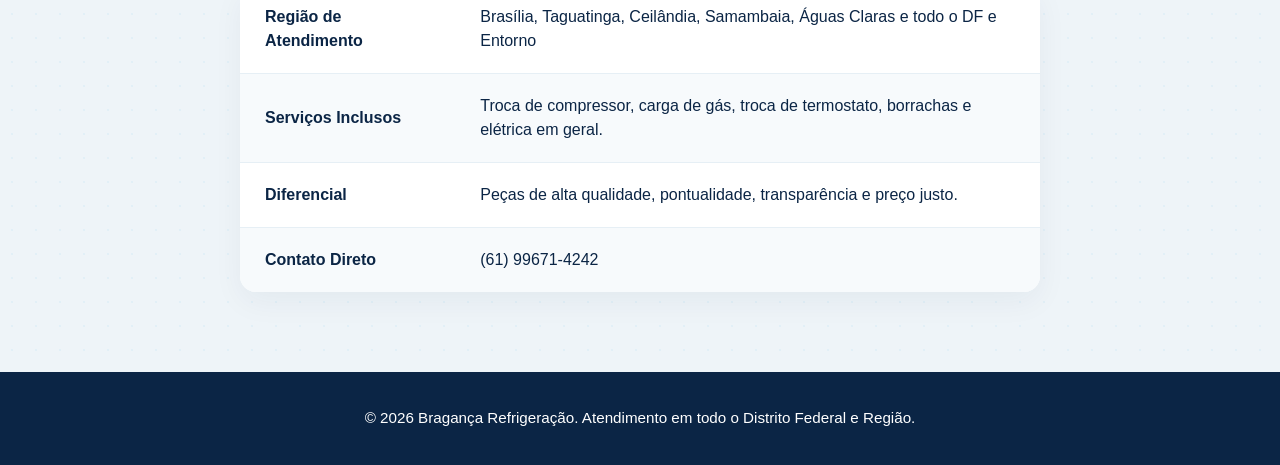
==== commit dd655180: "Alterando região" ====
--- a/index.html
+++ b/index.html
@@ -3,27 +3,27 @@
 <head>
     <meta charset="UTF-8">
     <meta name="viewport" content="width=device-width, initial-scale=1.0">
-    <title>Bragança Refrigeração | Assistência Técnica Especializada</title>
+    <title>Bragança Refrigeração | Assistência Técnica Especializada no DF</title>
     <link rel="stylesheet" href="style.css">
     <link rel="stylesheet" href="https://cdnjs.cloudflare.com/ajax/libs/font-awesome/6.4.0/css/all.min.css">
 </head>
 <body>
 
     <header class="navbar">
-    <div class="logo"><i class="fa-solid fa-snowflake icone-gelo"></i> Bragança Refrigeração</div>
-    <nav>
-        <a href="#servicos">Serviços</a>
-        <a href="#sobre">Diferenciais</a>
-        <a href="https://wa.me/5547988671042?text=Olá!+Gostaria+de+solicitar+um+orçamento." target="_blank" rel="noopener noreferrer" class="btn-nav">
-            <i class="fa-solid fa-phone"></i> Ligar
-        </a>
-    </nav>
-</header>
+        <div class="logo"><i class="fa-solid fa-snowflake icone-gelo"></i> Bragança Refrigeração</div>
+        <nav>
+            <a href="#servicos">Serviços</a>
+            <a href="#sobre">Diferenciais</a>
+            <a href="https://wa.me/5561999999999?text=Olá!+Gostaria+de+solicitar+um+orçamento." target="_blank" rel="noopener noreferrer" class="btn-nav">
+                <i class="fa-solid fa-phone"></i> Ligar
+            </a>
+        </nav>
+    </header>
 
     <section class="hero">
         <div class="container hero-container">
             <div class="hero-text">
-                <span class="tag"><i class="fa-solid fa-bolt"></i> Atendimento Rápido em Joinville e Região</span>
+                <span class="tag"><i class="fa-solid fa-bolt"></i> Atendimento Rápido no DF e Entorno</span>
                 <h1>Especialista em Manutenção de Refrigeração</h1>
                 <p class="description">Seu equipamento parou? Nós resolvemos com rapidez, honestidade e compromisso. Atendimento técnico especializado para comércios e residências.</p>
 
@@ -35,22 +35,22 @@
                     <div class="item-destaque"><i class="fa-solid fa-check"></i> Ar-Condicionado</div>
                 </div>
 
-                <a href="https://wa.me/5547988671042?text=Olá!+Gostaria+de+solicitar+um+orçamento." target="_blank" class="btn-buy" id="comprar">Solicitar Técnico Agora <i class="fa-solid fa-screwdriver-wrench"></i></a>
+                <a href="https://wa.me/5561996714242?text=Olá!+Gostaria+de+solicitar+um+orçamento." target="_blank" class="btn-buy" id="comprar">Solicitar Técnico Agora <i class="fa-solid fa-screwdriver-wrench"></i></a>
             </div>
 
             <div class="hero-carousel">
                 <div class="carousel-container">
                     <div class="carousel-slide active">
-                        <img src="WhatsApp Image 2026-05-25 at 09.32.49.jpeg" alt="Manutenção de Câmaras Frias">
+                        <img src="WhatsApp Image 2026-05-25 at 09.32.49.jpeg" alt="Manutenção de Geladeiras e Freezers">
                         <div class="carousel-caption">Geladeiras e Freezers</div>
                     </div>
                     <div class="carousel-slide">
-                        <img src="rs=w_1240,h_620,cg_true.webp" alt="Reparo de Geladeiras Comerciais">
-                        <div class="carousel-caption">Conserto de ar Ar Condicionado</div>
+                        <img src="rs=w_1240,h_620,cg_true.webp" alt="Conserto de Ar-Condicionado">
+                        <div class="carousel-caption">Conserto de Ar-Condicionado</div>
                     </div>
                     <div class="carousel-slide">
-                        <img src="Camera fria.png" alt="Conserto de Balcões Refrigerados">
-                        <div class="carousel-caption">Câmaras Frias ,Balcões e Ilhas Refrigeradas</div>
+                        <img src="Camera fria.png" alt="Conserto de Câmaras Frias e Balcões">
+                        <div class="carousel-caption">Câmaras Frias, Balcões e Ilhas Refrigeradas</div>
                     </div>
                 </div>
                 <button class="carousel-btn prev" onclick="mudarSlide(-1)">&#10094;</button>
@@ -99,7 +99,7 @@
             <table class="specs-table">
                 <tr>
                     <td><strong>Região de Atendimento</strong></td>
-                    <td>Joinville e cidades vizinhas</td>
+                    <td>Brasília, Taguatinga, Ceilândia, Samambaia, Águas Claras e todo o DF e Entorno</td>
                 </tr>
                 <tr>
                     <td><strong>Serviços Inclusos</strong></td>
@@ -111,17 +111,17 @@
                 </tr>
                 <tr>
                     <td><strong>Contato Direto</strong></td>
-                    <td>(47) 98867-1042</td>
+                    <td>(61) 99671-4242</td>
                 </tr>
             </table>
         </div>
     </section>
 
     <footer>
-        <p>&copy; 2026 Bragança Refrigeração. Eficiência, honestidade e compromisso com o cliente.</p>
+        <p>&copy; 2026 Bragança Refrigeração. Atendimento em todo o Distrito Federal e Região.</p>
     </footer>
 
-    <a href=https://wa.me/5547988671042?text=Olá!+Gostaria+de+solicitar+um+orçamento. class="whatsapp-float" target="_blank" rel="noopener noreferrer">
+    <a href="https://wa.me/5561996714242?text=Olá!+Gostaria+de+solicitar+um+orçamento." class="whatsapp-float" target="_blank" rel="noopener noreferrer">
         <i class="fa-brands fa-whatsapp"></i>
         <span class="tooltip-text">Problemas com frio? Fale conosco!</span>
     </a>
@@ -141,7 +141,6 @@
         function mudarSlide(passo) {
             slideIndex += passo;
             mostrarSlide(slideIndex);
-            // Reinicia o timer ao clicar, evitando pular dois slides seguidos
             clearInterval(autoplay);
             autoplay = setInterval(() => { mudarSlide(1); }, 4000);
         }
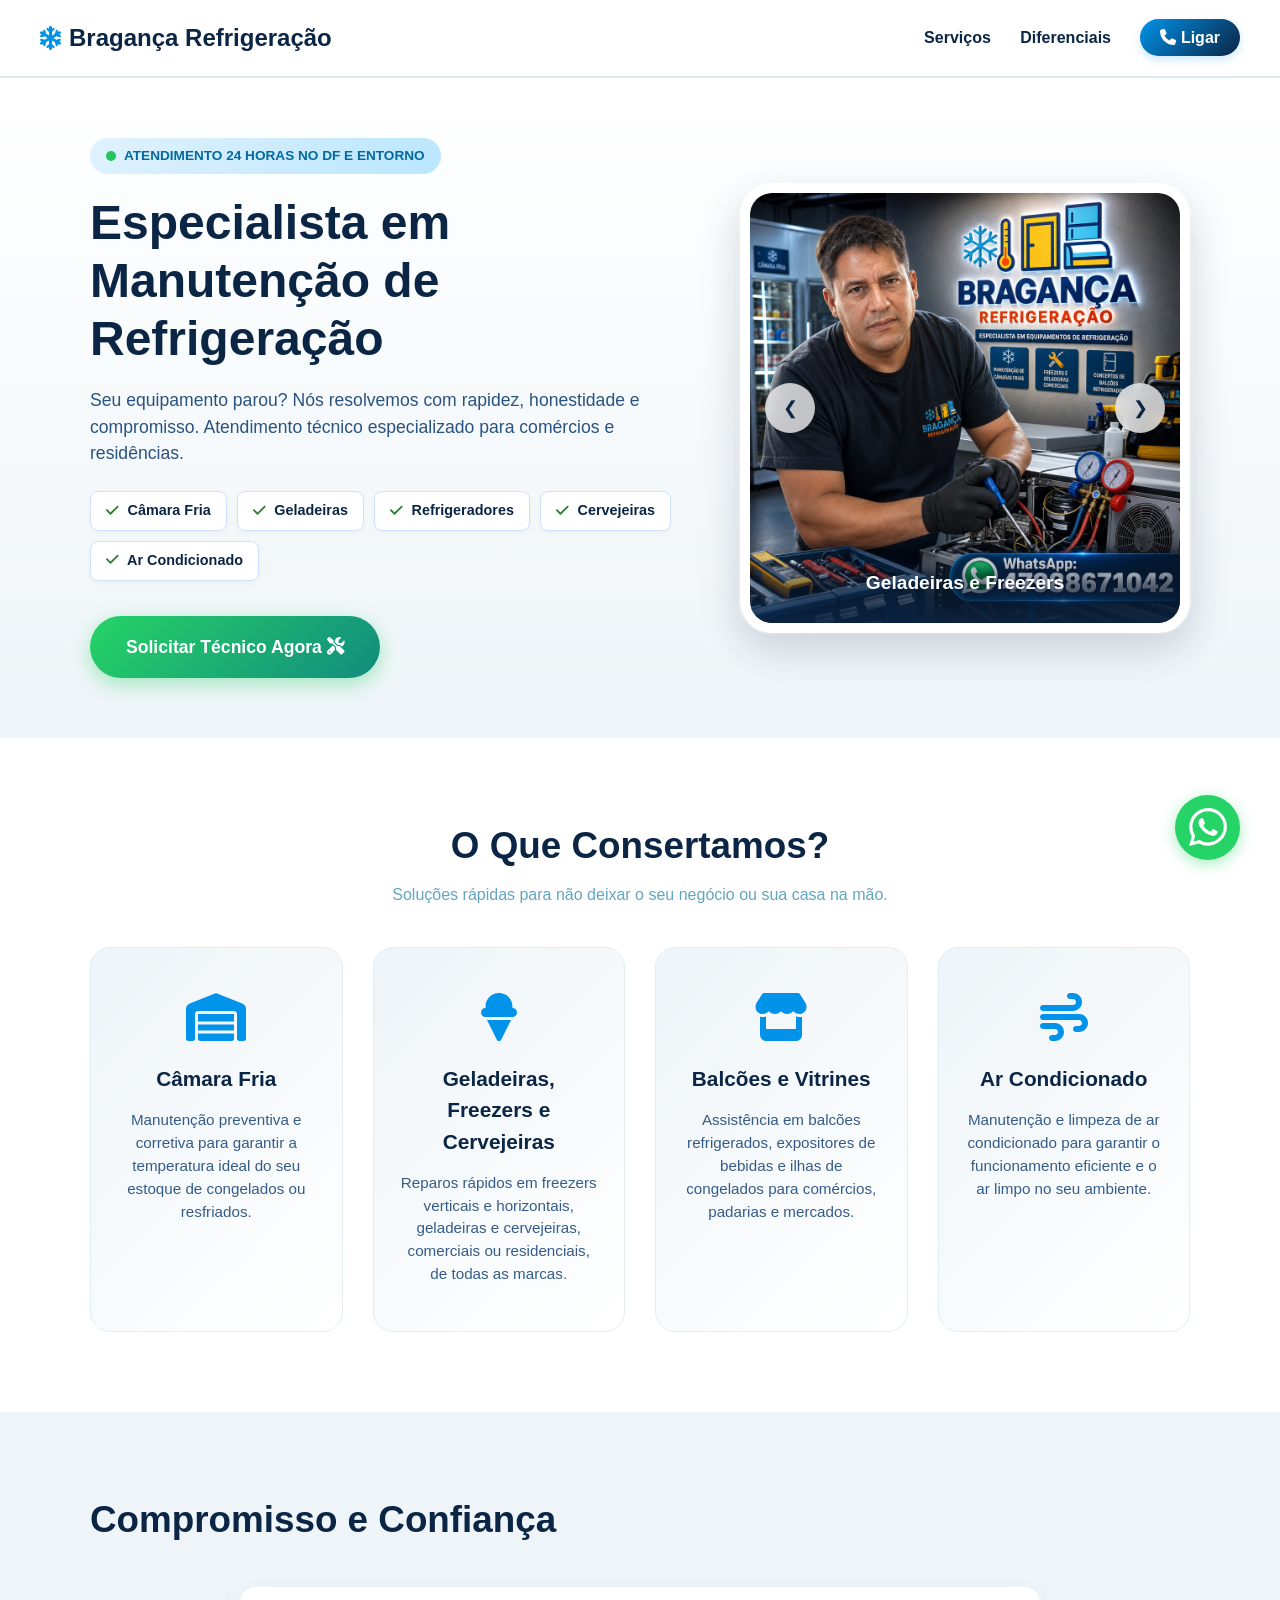
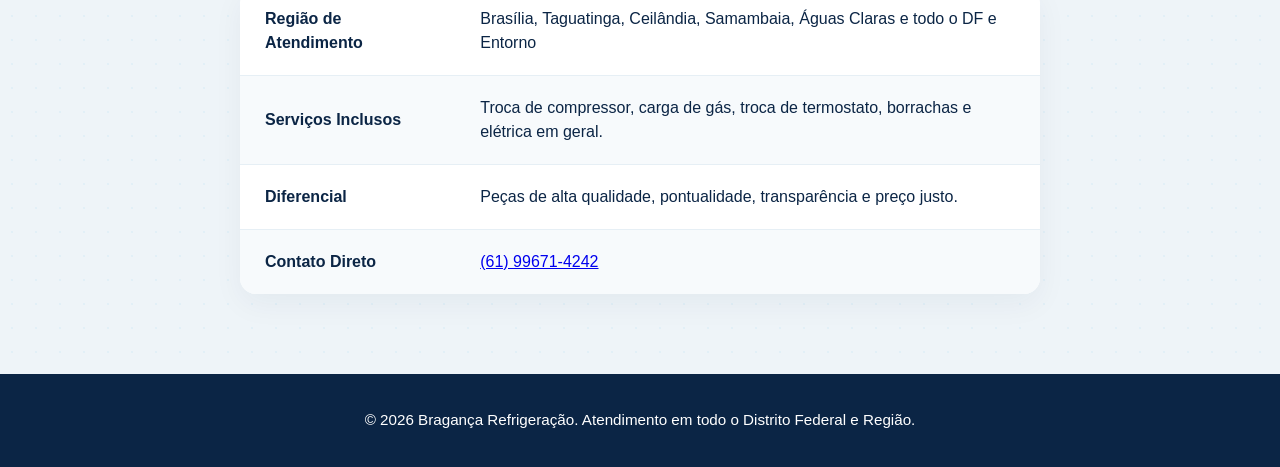
==== commit 0a9267bb: "TAG" ====
--- a/index.html
+++ b/index.html
@@ -1,21 +1,93 @@
 <!DOCTYPE html>
 <html lang="pt-BR">
 <head>
+    <!-- Google tag (gtag.js) -->
+    <script async src="https://www.googletagmanager.com/gtag/js?id=AW-18198346854"></script>
+    <script>
+      window.dataLayer = window.dataLayer || [];
+      function gtag(){dataLayer.push(arguments);}
+      gtag('js', new Date());
+      gtag('config', 'AW-18198346854');
+    </script>
+
     <meta charset="UTF-8">
     <meta name="viewport" content="width=device-width, initial-scale=1.0">
     <title>Bragança Refrigeração | Assistência Técnica Especializada no DF</title>
+    <meta name="description" content="Conserto de geladeira, freezer, câmara fria, balcão refrigerado e cervejeira no DF e Entorno, 24 horas. Peças de qualidade, pontualidade e preço justo. Chame no WhatsApp.">
+    <link rel="canonical" href="https://xn--braganarefrigeracao-byb.com.br/">
+    <meta name="theme-color" content="#0b4f8a">
+
+    <meta property="og:type" content="website">
+    <meta property="og:site_name" content="Bragança Refrigeração">
+    <meta property="og:title" content="Bragança Refrigeração | Conserto de Geladeira e Câmara Fria no DF">
+    <meta property="og:description" content="Assistência técnica em refrigeração residencial e comercial no DF e Entorno. Chame no WhatsApp.">
+    <meta property="og:url" content="https://xn--braganarefrigeracao-byb.com.br/">
+    <meta property="og:locale" content="pt_BR">
+    <meta property="og:image" content="https://xn--braganarefrigeracao-byb.com.br/WhatsApp%20Image%202026-05-25%20at%2009.32.49.jpeg">
+    <meta property="og:image:type" content="image/jpeg">
+    <meta property="og:image:alt" content="Técnico da Bragança Refrigeração fazendo manutenção em geladeira">
+    <meta name="twitter:card" content="summary_large_image">
+    <meta name="twitter:image" content="https://xn--braganarefrigeracao-byb.com.br/WhatsApp%20Image%202026-05-25%20at%2009.32.49.jpeg">
+
+    <link rel="preload" as="image" href="WhatsApp%20Image%202026-05-25%20at%2009.32.49.jpeg">
     <link rel="stylesheet" href="style.css">
-    <link rel="stylesheet" href="https://cdnjs.cloudflare.com/ajax/libs/font-awesome/6.4.0/css/all.min.css">
+    <!-- Icones: Font Awesome Free 6.4.0 (CC BY 4.0) embutidos em SVG, sem carregar a biblioteca inteira -->
+    <style>
+        .fa-solid,.fa-brands{display:inline-block;line-height:1;font-style:normal}
+        .fa-solid svg,.fa-brands svg{height:1em;width:auto;fill:currentColor;vertical-align:-0.125em;overflow:visible}
+        .tag-24h{display:inline-flex;align-items:center;gap:8px}
+        .luz-verde{flex:none;width:10px;height:10px;border-radius:50%;background:#22c55e;box-shadow:0 0 0 0 rgba(34,197,94,.7);animation:pulsar 1.6s infinite}
+        @keyframes pulsar{0%{box-shadow:0 0 0 0 rgba(34,197,94,.7)}70%{box-shadow:0 0 0 10px rgba(34,197,94,0)}100%{box-shadow:0 0 0 0 rgba(34,197,94,0)}}
+        @media (prefers-reduced-motion: reduce){.luz-verde{animation:none}}
+    </style>
+
+    <script type="application/ld+json">
+    {
+      "@context": "https://schema.org",
+      "@type": "HVACBusiness",
+      "name": "Bragança Refrigeração",
+      "url": "https://xn--braganarefrigeracao-byb.com.br/",
+      "telephone": "+55 61 99671-4242",
+      "image": "https://xn--braganarefrigeracao-byb.com.br/WhatsApp%20Image%202026-05-25%20at%2009.32.49.jpeg",
+      "description": "Assistência técnica em refrigeração residencial e comercial: geladeiras, freezers, câmaras frias, balcões refrigerados, expositores, cervejeiras e ar condicionado.",
+      "openingHoursSpecification": {
+        "@type": "OpeningHoursSpecification",
+        "dayOfWeek": ["Monday","Tuesday","Wednesday","Thursday","Friday","Saturday","Sunday"],
+        "opens": "00:00",
+        "closes": "23:59"
+      },
+      "areaServed": [
+        {"@type": "AdministrativeArea", "name": "Distrito Federal"},
+        {"@type": "City", "name": "Brasília"},
+        {"@type": "City", "name": "Taguatinga"},
+        {"@type": "City", "name": "Ceilândia"},
+        {"@type": "City", "name": "Samambaia"},
+        {"@type": "City", "name": "Águas Claras"}
+      ],
+      "hasOfferCatalog": {
+        "@type": "OfferCatalog",
+        "name": "Serviços de refrigeração",
+        "itemListElement": [
+          {"@type": "Offer", "itemOffered": {"@type": "Service", "name": "Conserto de geladeira e freezer"}},
+          {"@type": "Offer", "itemOffered": {"@type": "Service", "name": "Manutenção de câmara fria"}},
+          {"@type": "Offer", "itemOffered": {"@type": "Service", "name": "Conserto de balcão refrigerado e expositor"}},
+          {"@type": "Offer", "itemOffered": {"@type": "Service", "name": "Conserto de cervejeira"}},
+          {"@type": "Offer", "itemOffered": {"@type": "Service", "name": "Troca de compressor e carga de gás"}},
+          {"@type": "Offer", "itemOffered": {"@type": "Service", "name": "Manutenção de ar condicionado"}}
+        ]
+      }
+    }
+    </script>
 </head>
 <body>
 
     <header class="navbar">
-        <div class="logo"><i class="fa-solid fa-snowflake icone-gelo"></i> Bragança Refrigeração</div>
+        <div class="logo"><i class="fa-solid fa-snowflake icone-gelo" aria-hidden="true"><svg viewBox="0 0 448 512" focusable="false"><path d="M224 0c17.7 0 32 14.3 32 32V62.1l15-15c9.4-9.4 24.6-9.4 33.9 0s9.4 24.6 0 33.9l-49 49v70.3l61.4-35.8 17.7-66.1c3.4-12.8 16.6-20.4 29.4-17s20.4 16.6 17 29.4l-5.2 19.3 23.6-13.8c15.3-8.9 34.9-3.7 43.8 11.5s3.8 34.9-11.5 43.8l-25.3 14.8 21.7 5.8c12.8 3.4 20.4 16.6 17 29.4s-16.6 20.4-29.4 17l-67.7-18.1L287.5 256l60.9 35.5 67.7-18.1c12.8-3.4 26 4.2 29.4 17s-4.2 26-17 29.4l-21.7 5.8 25.3 14.8c15.3 8.9 20.4 28.5 11.5 43.8s-28.5 20.4-43.8 11.5l-23.6-13.8 5.2 19.3c3.4 12.8-4.2 26-17 29.4s-26-4.2-29.4-17l-17.7-66.1L256 311.7v70.3l49 49c9.4 9.4 9.4 24.6 0 33.9s-24.6 9.4-33.9 0l-15-15V480c0 17.7-14.3 32-32 32s-32-14.3-32-32V449.9l-15 15c-9.4 9.4-24.6 9.4-33.9 0s-9.4-24.6 0-33.9l49-49V311.7l-61.4 35.8-17.7 66.1c-3.4 12.8-16.6 20.4-29.4 17s-20.4-16.6-17-29.4l5.2-19.3L48.1 395.6c-15.3 8.9-34.9 3.7-43.8-11.5s-3.7-34.9 11.5-43.8l25.3-14.8-21.7-5.8c-12.8-3.4-20.4-16.6-17-29.4s16.6-20.4 29.4-17l67.7 18.1L160.5 256 99.6 220.5 31.9 238.6c-12.8 3.4-26-4.2-29.4-17s4.2-26 17-29.4l21.7-5.8L15.9 171.6C.6 162.7-4.5 143.1 4.4 127.9s28.5-20.4 43.8-11.5l23.6 13.8-5.2-19.3c-3.4-12.8 4.2-26 17-29.4s26 4.2 29.4 17l17.7 66.1L192 200.3V129.9L143 81c-9.4-9.4-9.4-24.6 0-33.9s24.6-9.4 33.9 0l15 15V32c0-17.7 14.3-32 32-32z"/></svg></i> Bragança Refrigeração</div>
         <nav>
             <a href="#servicos">Serviços</a>
             <a href="#sobre">Diferenciais</a>
-            <a href="https://wa.me/5561999999999?text=Olá!+Gostaria+de+solicitar+um+orçamento." target="_blank" rel="noopener noreferrer" class="btn-nav">
-                <i class="fa-solid fa-phone"></i> Ligar
+            <a href="tel:+5561996714242" class="btn-nav">
+                <i class="fa-solid fa-phone" aria-hidden="true"><svg viewBox="0 0 512 512" focusable="false"><path d="M164.9 24.6c-7.7-18.6-28-28.5-47.4-23.2l-88 24C12.1 30.2 0 46 0 64C0 311.4 200.6 512 448 512c18 0 33.8-12.1 38.6-29.5l24-88c5.3-19.4-4.6-39.7-23.2-47.4l-96-40c-16.3-6.8-35.2-2.1-46.3 11.6L304.7 368C234.3 334.7 177.3 277.7 144 207.3L193.3 167c13.7-11.2 18.4-30 11.6-46.3l-40-96z"/></svg></i> Ligar
             </a>
         </nav>
     </header>
@@ -23,38 +95,38 @@
     <section class="hero">
         <div class="container hero-container">
             <div class="hero-text">
-                <span class="tag"><i class="fa-solid fa-bolt"></i> Atendimento Rápido no DF e Entorno</span>
+                <span class="tag tag-24h"><span class="luz-verde" aria-hidden="true"></span> Atendimento 24 horas no DF e Entorno</span>
                 <h1>Especialista em Manutenção de Refrigeração</h1>
                 <p class="description">Seu equipamento parou? Nós resolvemos com rapidez, honestidade e compromisso. Atendimento técnico especializado para comércios e residências.</p>
 
                 <div class="Destaques-lista">
-                    <div class="item-destaque"><i class="fa-solid fa-check"></i> Câmara Fria</div>
-                    <div class="item-destaque"><i class="fa-solid fa-check"></i> Geladeiras</div>
-                    <div class="item-destaque"><i class="fa-solid fa-check"></i> Refrigeradores</div>
-                    <div class="item-destaque"><i class="fa-solid fa-check"></i> Cervejeiros</div>
-                    <div class="item-destaque"><i class="fa-solid fa-check"></i> Ar-Condicionado</div>
-                </div>
-
-                <a href="https://wa.me/5561996714242?text=Olá!+Gostaria+de+solicitar+um+orçamento." target="_blank" class="btn-buy" id="comprar">Solicitar Técnico Agora <i class="fa-solid fa-screwdriver-wrench"></i></a>
+                    <div class="item-destaque"><i class="fa-solid fa-check" aria-hidden="true"><svg viewBox="0 0 448 512" focusable="false"><path d="M438.6 105.4c12.5 12.5 12.5 32.8 0 45.3l-256 256c-12.5 12.5-32.8 12.5-45.3 0l-128-128c-12.5-12.5-12.5-32.8 0-45.3s32.8-12.5 45.3 0L160 338.7 393.4 105.4c12.5-12.5 32.8-12.5 45.3 0z"/></svg></i> Câmara Fria</div>
+                    <div class="item-destaque"><i class="fa-solid fa-check" aria-hidden="true"><svg viewBox="0 0 448 512" focusable="false"><path d="M438.6 105.4c12.5 12.5 12.5 32.8 0 45.3l-256 256c-12.5 12.5-32.8 12.5-45.3 0l-128-128c-12.5-12.5-12.5-32.8 0-45.3s32.8-12.5 45.3 0L160 338.7 393.4 105.4c12.5-12.5 32.8-12.5 45.3 0z"/></svg></i> Geladeiras</div>
+                    <div class="item-destaque"><i class="fa-solid fa-check" aria-hidden="true"><svg viewBox="0 0 448 512" focusable="false"><path d="M438.6 105.4c12.5 12.5 12.5 32.8 0 45.3l-256 256c-12.5 12.5-32.8 12.5-45.3 0l-128-128c-12.5-12.5-12.5-32.8 0-45.3s32.8-12.5 45.3 0L160 338.7 393.4 105.4c12.5-12.5 32.8-12.5 45.3 0z"/></svg></i> Refrigeradores</div>
+                    <div class="item-destaque"><i class="fa-solid fa-check" aria-hidden="true"><svg viewBox="0 0 448 512" focusable="false"><path d="M438.6 105.4c12.5 12.5 12.5 32.8 0 45.3l-256 256c-12.5 12.5-32.8 12.5-45.3 0l-128-128c-12.5-12.5-12.5-32.8 0-45.3s32.8-12.5 45.3 0L160 338.7 393.4 105.4c12.5-12.5 32.8-12.5 45.3 0z"/></svg></i> Cervejeiras</div>
+                    <div class="item-destaque"><i class="fa-solid fa-check" aria-hidden="true"><svg viewBox="0 0 448 512" focusable="false"><path d="M438.6 105.4c12.5 12.5 12.5 32.8 0 45.3l-256 256c-12.5 12.5-32.8 12.5-45.3 0l-128-128c-12.5-12.5-12.5-32.8 0-45.3s32.8-12.5 45.3 0L160 338.7 393.4 105.4c12.5-12.5 32.8-12.5 45.3 0z"/></svg></i> Ar Condicionado</div>
+                </div>
+
+                <a href="https://wa.me/5561996714242?text=Ol%C3%A1!%20Vim%20pelo%20site%20e%20preciso%20de%20um%20t%C3%A9cnico%20de%20refrigera%C3%A7%C3%A3o." target="_blank" rel="noopener noreferrer" class="btn-buy" id="comprar">Solicitar Técnico Agora <i class="fa-solid fa-screwdriver-wrench" aria-hidden="true"><svg viewBox="0 0 512 512" focusable="false"><path d="M78.6 5C69.1-2.4 55.6-1.5 47 7L7 47c-8.5 8.5-9.4 22-2.1 31.6l80 104c4.5 5.9 11.6 9.4 19 9.4h54.1l109 109c-14.7 29-10 65.4 14.3 89.6l112 112c12.5 12.5 32.8 12.5 45.3 0l64-64c12.5-12.5 12.5-32.8 0-45.3l-112-112c-24.2-24.2-60.6-29-89.6-14.3l-109-109V104c0-7.5-3.5-14.5-9.4-19L78.6 5zM19.9 396.1C7.2 408.8 0 426.1 0 444.1C0 481.6 30.4 512 67.9 512c18 0 35.3-7.2 48-19.9L233.7 374.3c-7.8-20.9-9-43.6-3.6-65.1l-61.7-61.7L19.9 396.1zM512 144c0-10.5-1.1-20.7-3.2-30.5c-2.4-11.2-16.1-14.1-24.2-6l-63.9 63.9c-3 3-7.1 4.7-11.3 4.7H352c-8.8 0-16-7.2-16-16V102.6c0-4.2 1.7-8.3 4.7-11.3l63.9-63.9c8.1-8.1 5.2-21.8-6-24.2C388.7 1.1 378.5 0 368 0C288.5 0 224 64.5 224 144l0 .8 85.3 85.3c36-9.1 75.8 .5 104 28.7L429 274.5c49-23 83-72.8 83-130.5zM56 432a24 24 0 1 1 48 0 24 24 0 1 1 -48 0z"/></svg></i></a>
             </div>
 
             <div class="hero-carousel">
                 <div class="carousel-container">
                     <div class="carousel-slide active">
-                        <img src="WhatsApp Image 2026-05-25 at 09.32.49.jpeg" alt="Manutenção de Geladeiras e Freezers">
+                        <img src="WhatsApp%20Image%202026-05-25%20at%2009.32.49.jpeg" alt="Manutenção de geladeiras e freezers" fetchpriority="high">
                         <div class="carousel-caption">Geladeiras e Freezers</div>
                     </div>
                     <div class="carousel-slide">
-                        <img src="rs=w_1240,h_620,cg_true.webp" alt="Conserto de Ar-Condicionado">
-                        <div class="carousel-caption">Conserto de Ar-Condicionado</div>
+                        <img src="rs=w_1240,h_620,cg_true.webp" alt="Conserto de ar condicionado" loading="lazy" decoding="async">
+                        <div class="carousel-caption">Conserto de Ar Condicionado</div>
                     </div>
                     <div class="carousel-slide">
-                        <img src="Camera fria.png" alt="Conserto de Câmaras Frias e Balcões">
+                        <img src="Camera%20fria.png" alt="Conserto de câmaras frias e balcões refrigerados" loading="lazy" decoding="async">
                         <div class="carousel-caption">Câmaras Frias, Balcões e Ilhas Refrigeradas</div>
                     </div>
                 </div>
-                <button class="carousel-btn prev" onclick="mudarSlide(-1)">&#10094;</button>
-                <button class="carousel-btn next" onclick="mudarSlide(1)">&#10095;</button>
+                <button type="button" class="carousel-btn prev" onclick="mudarSlide(-1)" aria-label="Foto anterior">&#10094;</button>
+                <button type="button" class="carousel-btn next" onclick="mudarSlide(1)" aria-label="Próxima foto">&#10095;</button>
             </div>
         </div>
     </section>
@@ -66,27 +138,27 @@
             <div class="grid-features">
 
                 <div class="feature-card">
-                    <i class="fa-solid fa-warehouse"></i>
+                    <i class="fa-solid fa-warehouse" aria-hidden="true"><svg viewBox="0 0 640 512" focusable="false"><path d="M0 488V171.3c0-26.2 15.9-49.7 40.2-59.4L308.1 4.8c7.6-3.1 16.1-3.1 23.8 0L599.8 111.9c24.3 9.7 40.2 33.3 40.2 59.4V488c0 13.3-10.7 24-24 24H568c-13.3 0-24-10.7-24-24V224c0-17.7-14.3-32-32-32H128c-17.7 0-32 14.3-32 32V488c0 13.3-10.7 24-24 24H24c-13.3 0-24-10.7-24-24zm488 24l-336 0c-13.3 0-24-10.7-24-24V432H512l0 56c0 13.3-10.7 24-24 24zM128 400V336H512v64H128zm0-96V224H512l0 80H128z"/></svg></i>
                     <h3>Câmara Fria</h3>
                     <p>Manutenção preventiva e corretiva para garantir a temperatura ideal do seu estoque de congelados ou resfriados.</p>
                 </div>
 
                 <div class="feature-card">
-                    <i class="fa-solid fa-ice-cream"></i>
-                    <h3>Geladeiras, Freezers e Cervejeiros</h3>
-                    <p>Reparos rápidos em freezers verticais, horizontais, geladeiras e cervejeiros comerciais ou residenciais de todas as marcas.</p>
-                </div>
-
-                <div class="feature-card">
-                    <i class="fa-solid fa-store"></i>
+                    <i class="fa-solid fa-ice-cream" aria-hidden="true"><svg viewBox="0 0 448 512" focusable="false"><path d="M367.1 160c.6-5.3 .9-10.6 .9-16C368 64.5 303.5 0 224 0S80 64.5 80 144c0 5.4 .3 10.7 .9 16H80c-26.5 0-48 21.5-48 48s21.5 48 48 48h53.5 181H368c26.5 0 48-21.5 48-48s-21.5-48-48-48h-.9zM96 288L200.8 497.7c4.4 8.8 13.3 14.3 23.2 14.3s18.8-5.5 23.2-14.3L352 288H96z"/></svg></i>
+                    <h3>Geladeiras, Freezers e Cervejeiras</h3>
+                    <p>Reparos rápidos em freezers verticais e horizontais, geladeiras e cervejeiras, comerciais ou residenciais, de todas as marcas.</p>
+                </div>
+
+                <div class="feature-card">
+                    <i class="fa-solid fa-store" aria-hidden="true"><svg viewBox="0 0 576 512" focusable="false"><path d="M547.6 103.8L490.3 13.1C485.2 5 476.1 0 466.4 0H109.6C99.9 0 90.8 5 85.7 13.1L28.3 103.8c-29.6 46.8-3.4 111.9 51.9 119.4c4 .5 8.1 .8 12.1 .8c26.1 0 49.3-11.4 65.2-29c15.9 17.6 39.1 29 65.2 29c26.1 0 49.3-11.4 65.2-29c15.9 17.6 39.1 29 65.2 29c26.2 0 49.3-11.4 65.2-29c16 17.6 39.1 29 65.2 29c4.1 0 8.1-.3 12.1-.8c55.5-7.4 81.8-72.5 52.1-119.4zM499.7 254.9l-.1 0c-5.3 .7-10.7 1.1-16.2 1.1c-12.4 0-24.3-1.9-35.4-5.3V384H128V250.6c-11.2 3.5-23.2 5.4-35.6 5.4c-5.5 0-11-.4-16.3-1.1l-.1 0c-4.1-.6-8.1-1.3-12-2.3V384v64c0 35.3 28.7 64 64 64H448c35.3 0 64-28.7 64-64V384 252.6c-4 1-8 1.8-12.3 2.3z"/></svg></i>
                     <h3>Balcões e Vitrines</h3>
                     <p>Assistência em balcões refrigerados, expositores de bebidas e ilhas de congelados para comércios, padarias e mercados.</p>
                 </div>
 
                 <div class="feature-card">
-                    <i class="fa-solid fa-wind"></i>
-                    <h3>Ar-Condicionado</h3>
-                    <p>Manutenção e limpeza de ar-condicionado para garantir o funcionamento eficiente e o ar limpo no seu ambiente.</p>
+                    <i class="fa-solid fa-wind" aria-hidden="true"><svg viewBox="0 0 512 512" focusable="false"><path d="M288 32c0 17.7 14.3 32 32 32h32c17.7 0 32 14.3 32 32s-14.3 32-32 32H32c-17.7 0-32 14.3-32 32s14.3 32 32 32H352c53 0 96-43 96-96s-43-96-96-96H320c-17.7 0-32 14.3-32 32zm64 352c0 17.7 14.3 32 32 32h32c53 0 96-43 96-96s-43-96-96-96H32c-17.7 0-32 14.3-32 32s14.3 32 32 32H416c17.7 0 32 14.3 32 32s-14.3 32-32 32H384c-17.7 0-32 14.3-32 32zM128 512h32c53 0 96-43 96-96s-43-96-96-96H32c-17.7 0-32 14.3-32 32s14.3 32 32 32H160c17.7 0 32 14.3 32 32s-14.3 32-32 32H128c-17.7 0-32 14.3-32 32s14.3 32 32 32z"/></svg></i>
+                    <h3>Ar Condicionado</h3>
+                    <p>Manutenção e limpeza de ar condicionado para garantir o funcionamento eficiente e o ar limpo no seu ambiente.</p>
                 </div>
 
             </div>
@@ -111,7 +183,7 @@
                 </tr>
                 <tr>
                     <td><strong>Contato Direto</strong></td>
-                    <td>(61) 99671-4242</td>
+                    <td><a href="tel:+5561996714242">(61) 99671-4242</a></td>
                 </tr>
             </table>
         </div>
@@ -121,14 +193,15 @@
         <p>&copy; 2026 Bragança Refrigeração. Atendimento em todo o Distrito Federal e Região.</p>
     </footer>
 
-    <a href="https://wa.me/5561996714242?text=Olá!+Gostaria+de+solicitar+um+orçamento." class="whatsapp-float" target="_blank" rel="noopener noreferrer">
-        <i class="fa-brands fa-whatsapp"></i>
+    <a href="https://wa.me/5561996714242?text=Ol%C3%A1!%20Gostaria%20de%20solicitar%20um%20or%C3%A7amento." class="whatsapp-float" target="_blank" rel="noopener noreferrer" aria-label="Falar com a Bragança Refrigeração no WhatsApp">
+        <i class="fa-brands fa-whatsapp" aria-hidden="true"><svg viewBox="0 0 24 24" focusable="false"><path d="M17.472 14.382c-.297-.149-1.758-.867-2.03-.967-.273-.099-.471-.148-.67.15-.197.297-.767.966-.94 1.164-.173.199-.347.223-.644.075-.297-.15-1.255-.463-2.39-1.475-.883-.788-1.48-1.761-1.653-2.059-.173-.297-.018-.458.13-.606.134-.133.298-.347.446-.52.149-.174.198-.298.298-.497.099-.198.05-.371-.025-.52-.075-.149-.669-1.612-.916-2.207-.242-.579-.487-.5-.669-.51-.173-.008-.371-.01-.57-.01-.198 0-.52.074-.792.372-.272.297-1.04 1.016-1.04 2.479 0 1.462 1.065 2.875 1.213 3.074.149.198 2.096 3.2 5.077 4.487.709.306 1.262.489 1.694.625.712.227 1.36.195 1.871.118.571-.085 1.758-.719 2.006-1.413.248-.694.248-1.289.173-1.413-.074-.124-.272-.198-.57-.347m-5.421 7.403h-.004a9.87 9.87 0 0 1-5.031-1.378l-.361-.214-3.741.982.998-3.648-.235-.374a9.86 9.86 0 0 1-1.51-5.26c.001-5.45 4.436-9.884 9.888-9.884a9.82 9.82 0 0 1 6.988 2.896 9.825 9.825 0 0 1 2.893 6.994c-.003 5.45-4.437 9.885-9.885 9.885m8.413-18.297A11.815 11.815 0 0 0 12.05 0C5.495 0 .16 5.335.157 11.892c0 2.096.547 4.142 1.588 5.945L.057 24l6.305-1.654a11.882 11.882 0 0 0 5.683 1.448h.005c6.554 0 11.89-5.335 11.893-11.893a11.821 11.821 0 0 0-3.48-8.413Z"/></svg></i>
         <span class="tooltip-text">Problemas com frio? Fale conosco!</span>
     </a>
 
     <script>
         let slideIndex = 0;
         const slides = document.querySelectorAll('.carousel-slide');
+        const semAnimacao = window.matchMedia('(prefers-reduced-motion: reduce)').matches;
         let autoplay;
 
         function mostrarSlide(index) {
@@ -138,15 +211,35 @@
             slides[slideIndex].classList.add('active');
         }
 
-        function mudarSlide(passo) {
+        function iniciarAutoplay() {
+            clearInterval(autoplay);
+            if (!semAnimacao) autoplay = setInterval(() => { mudarSlide(1, true); }, 4000);
+        }
+
+        function mudarSlide(passo, automatico) {
             slideIndex += passo;
             mostrarSlide(slideIndex);
-            clearInterval(autoplay);
-            autoplay = setInterval(() => { mudarSlide(1); }, 4000);
+            if (!automatico) iniciarAutoplay();
         }
 
-        autoplay = setInterval(() => { mudarSlide(1); }, 4000);
+        iniciarAutoplay();
+    </script>
+
+    <!-- Conversão Google Ads: clique no WhatsApp (conta uma vez por carregamento, sem bloquear a abertura do link) -->
+    <script>
+    (function(){
+      var ENVIAR = 'AW-18198346854/3agrCKyYnIwdEOb40uVD';
+      var jaContou = false;
+      function contar(){
+        if (jaContou) return;
+        jaContou = true;
+        if (typeof gtag === 'function') gtag('event', 'conversion', {'send_to': ENVIAR});
+      }
+      document.querySelectorAll('a[href*="wa.me/5561996714242"]').forEach(function(a){
+        a.addEventListener('click', contar);
+      });
+    })();
     </script>
 
 </body>
-</html>+</html>
